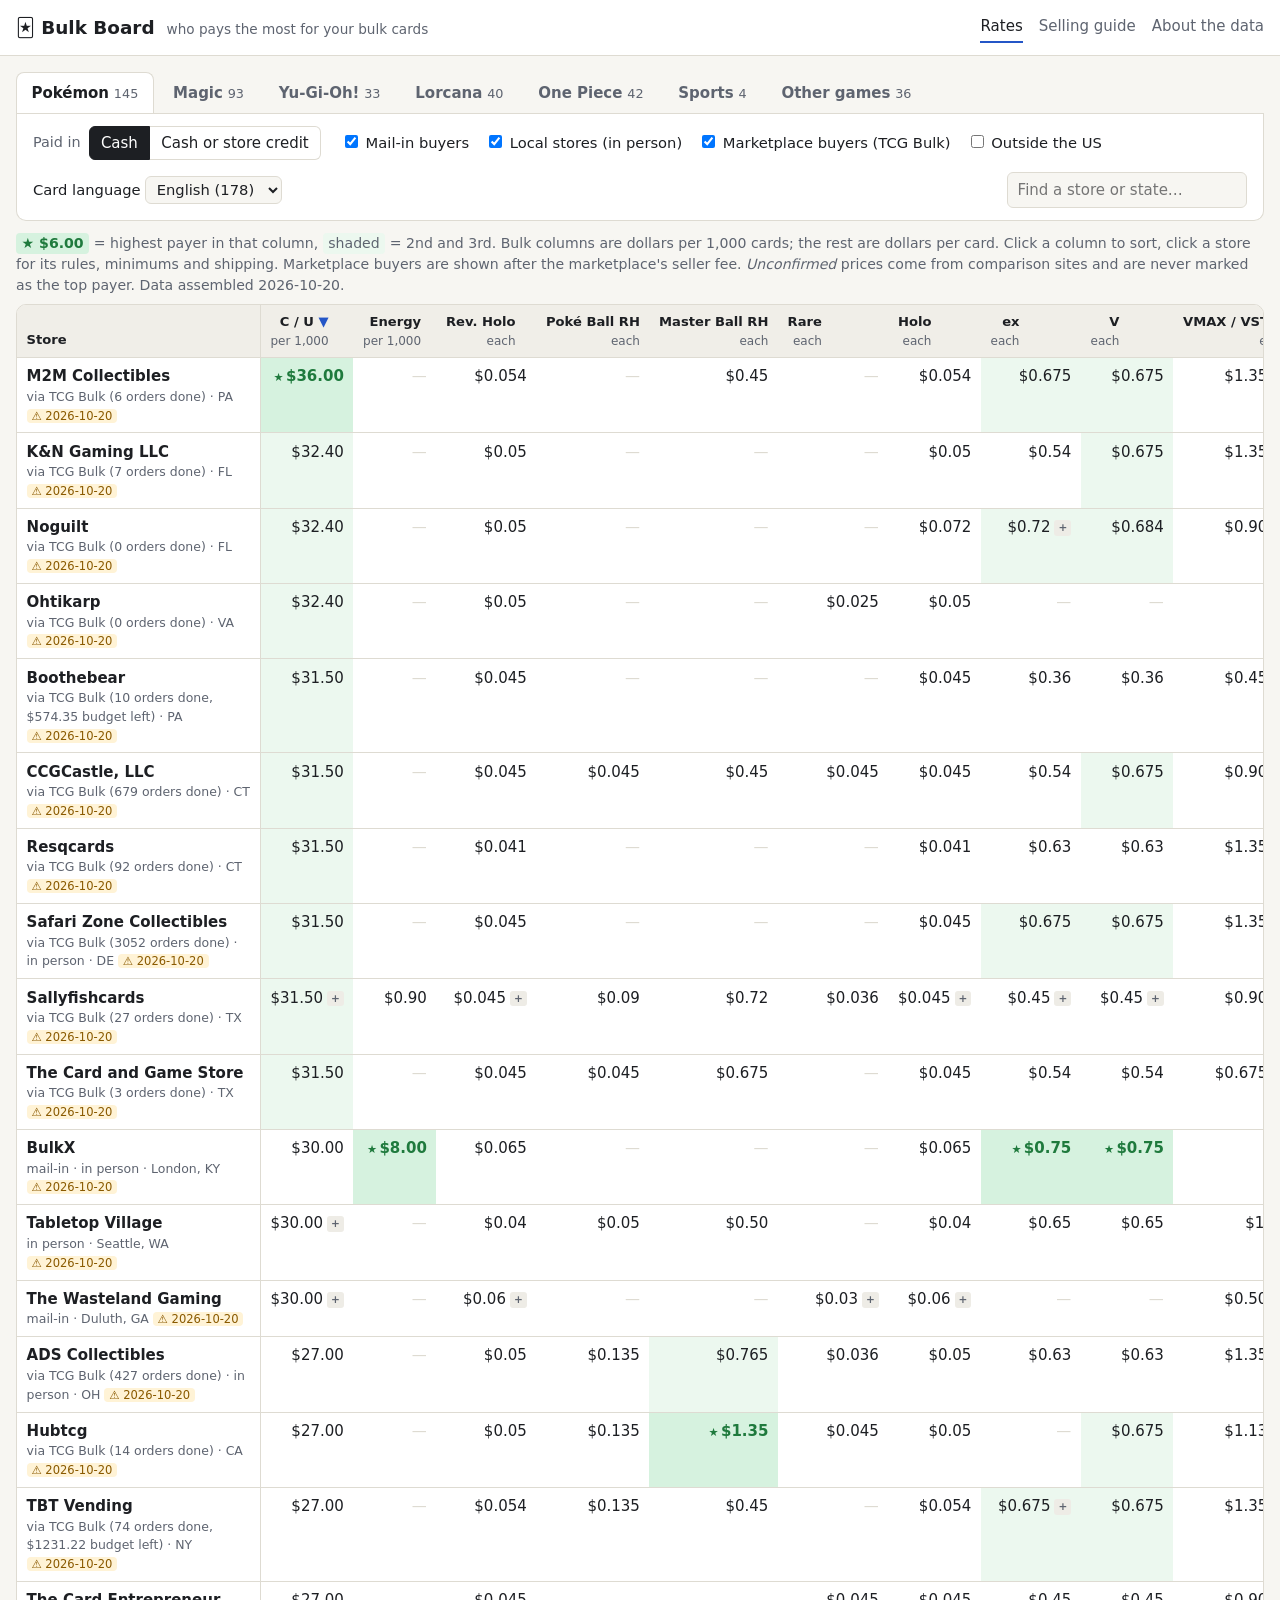
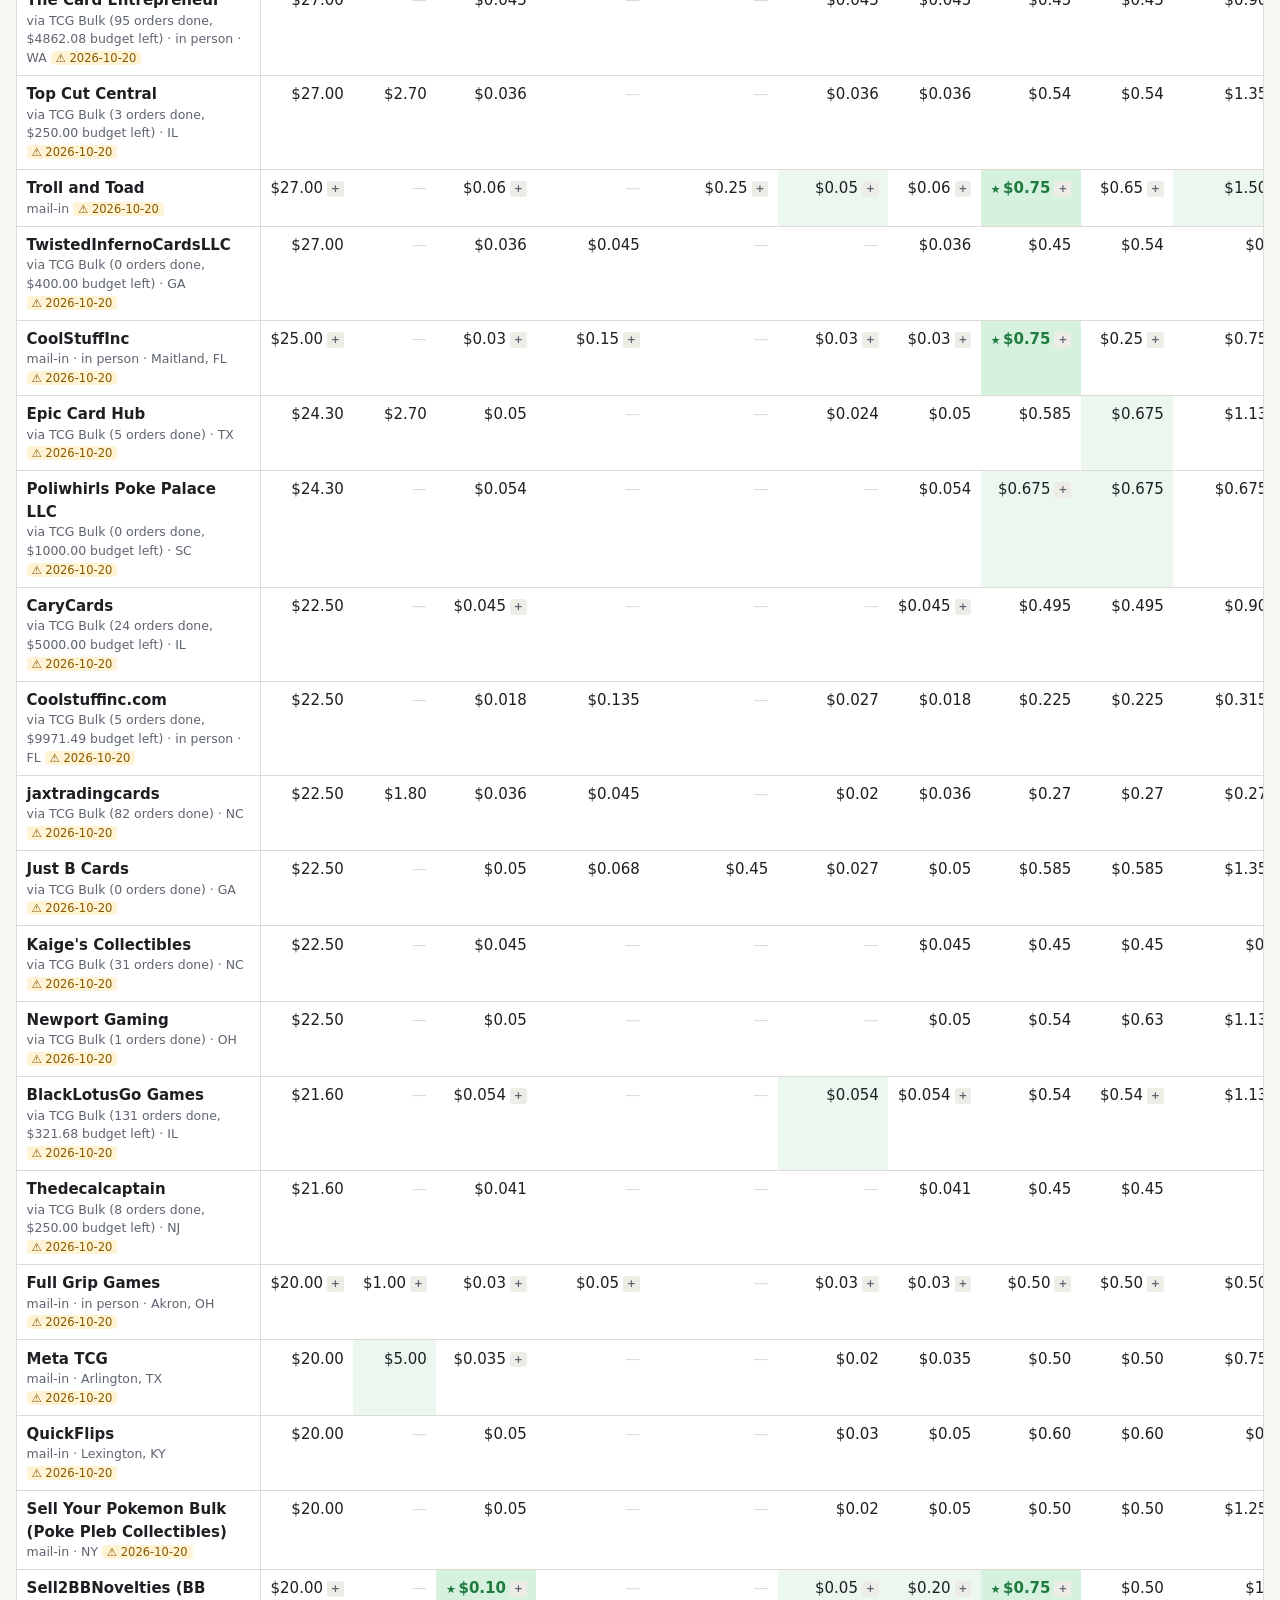
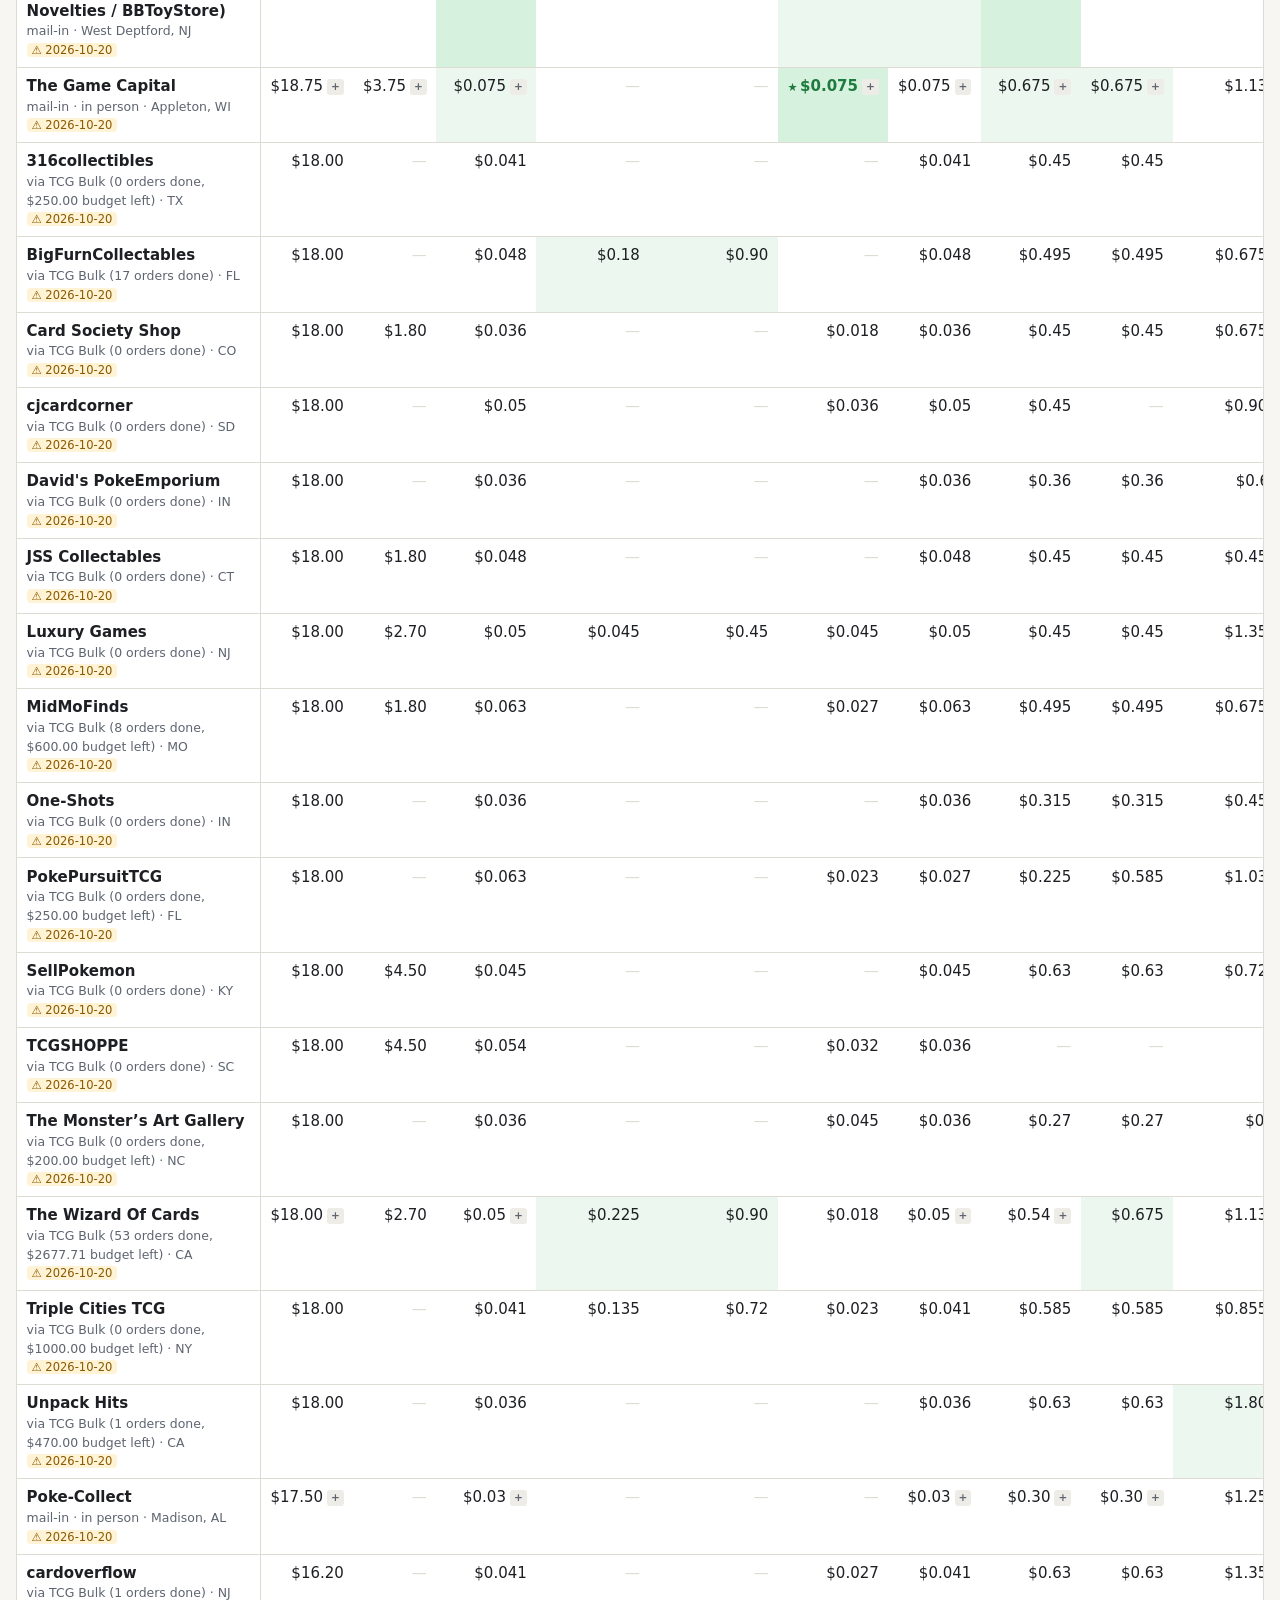
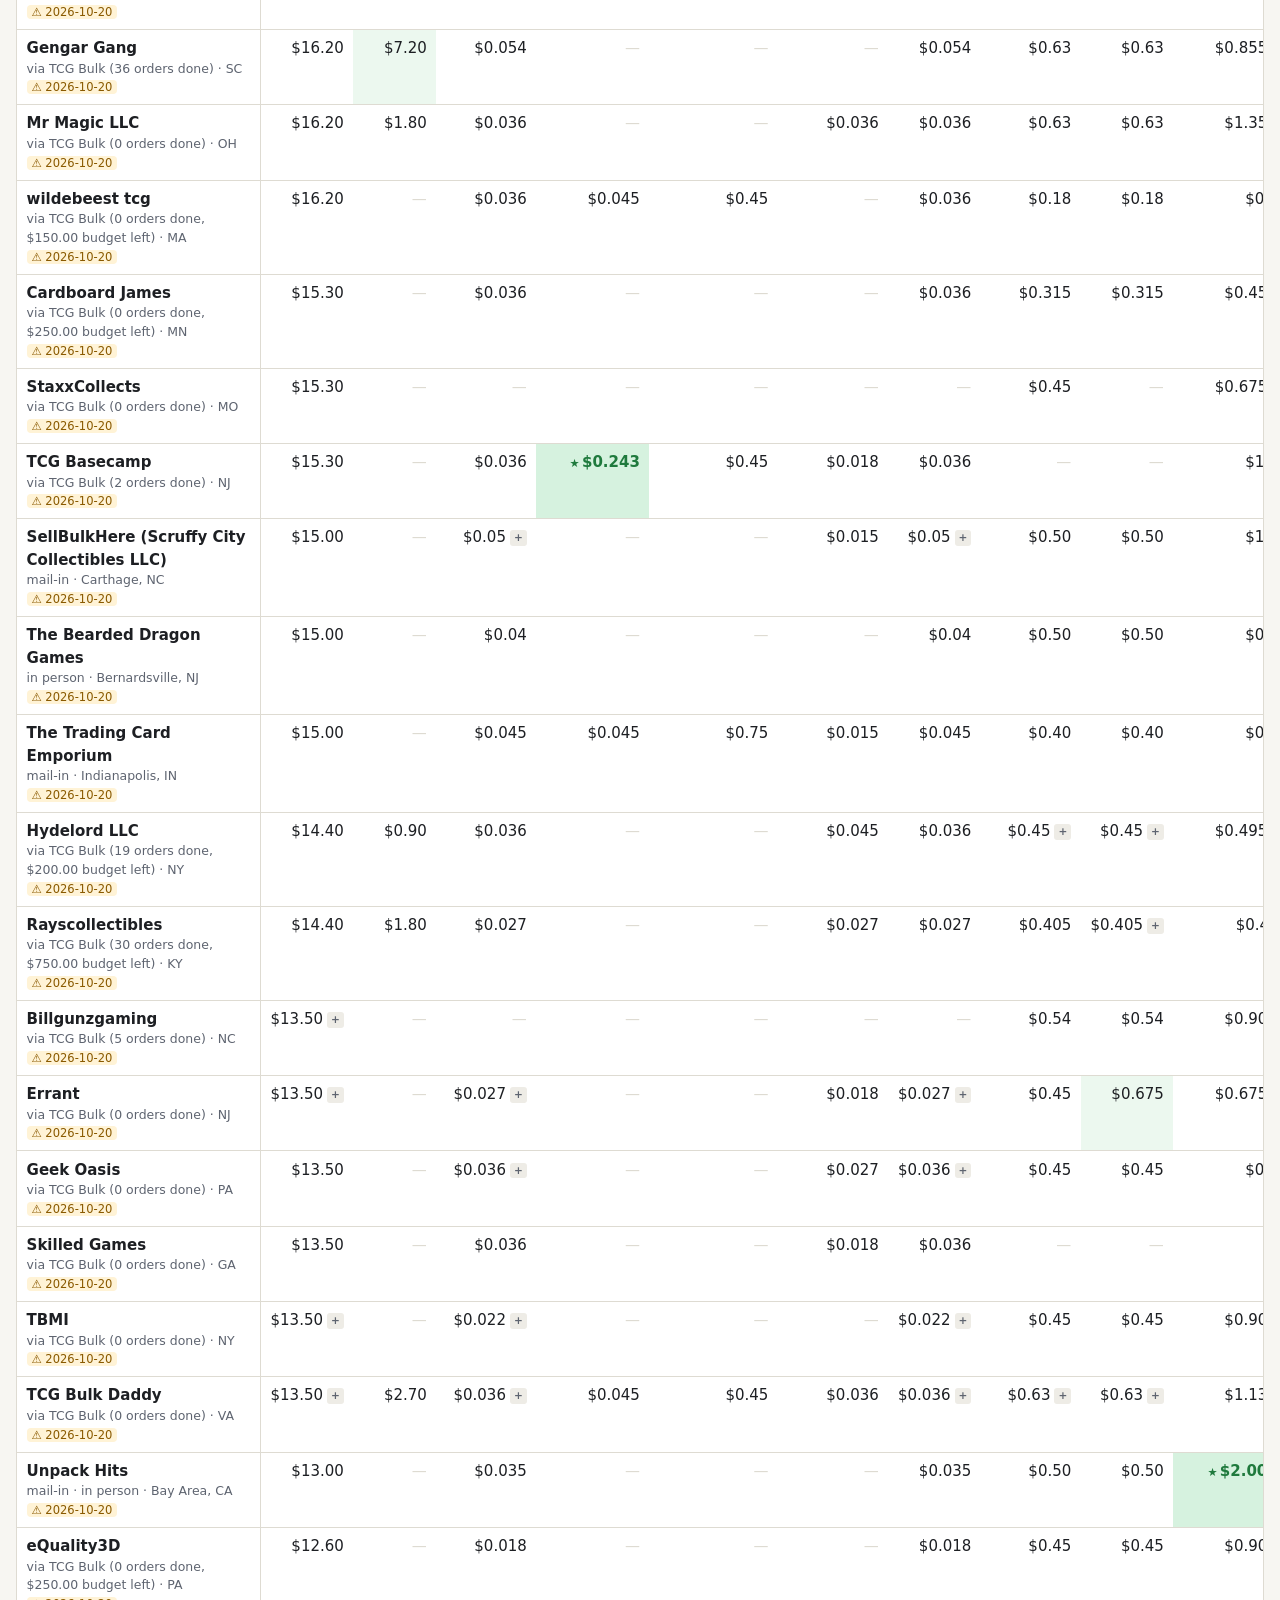
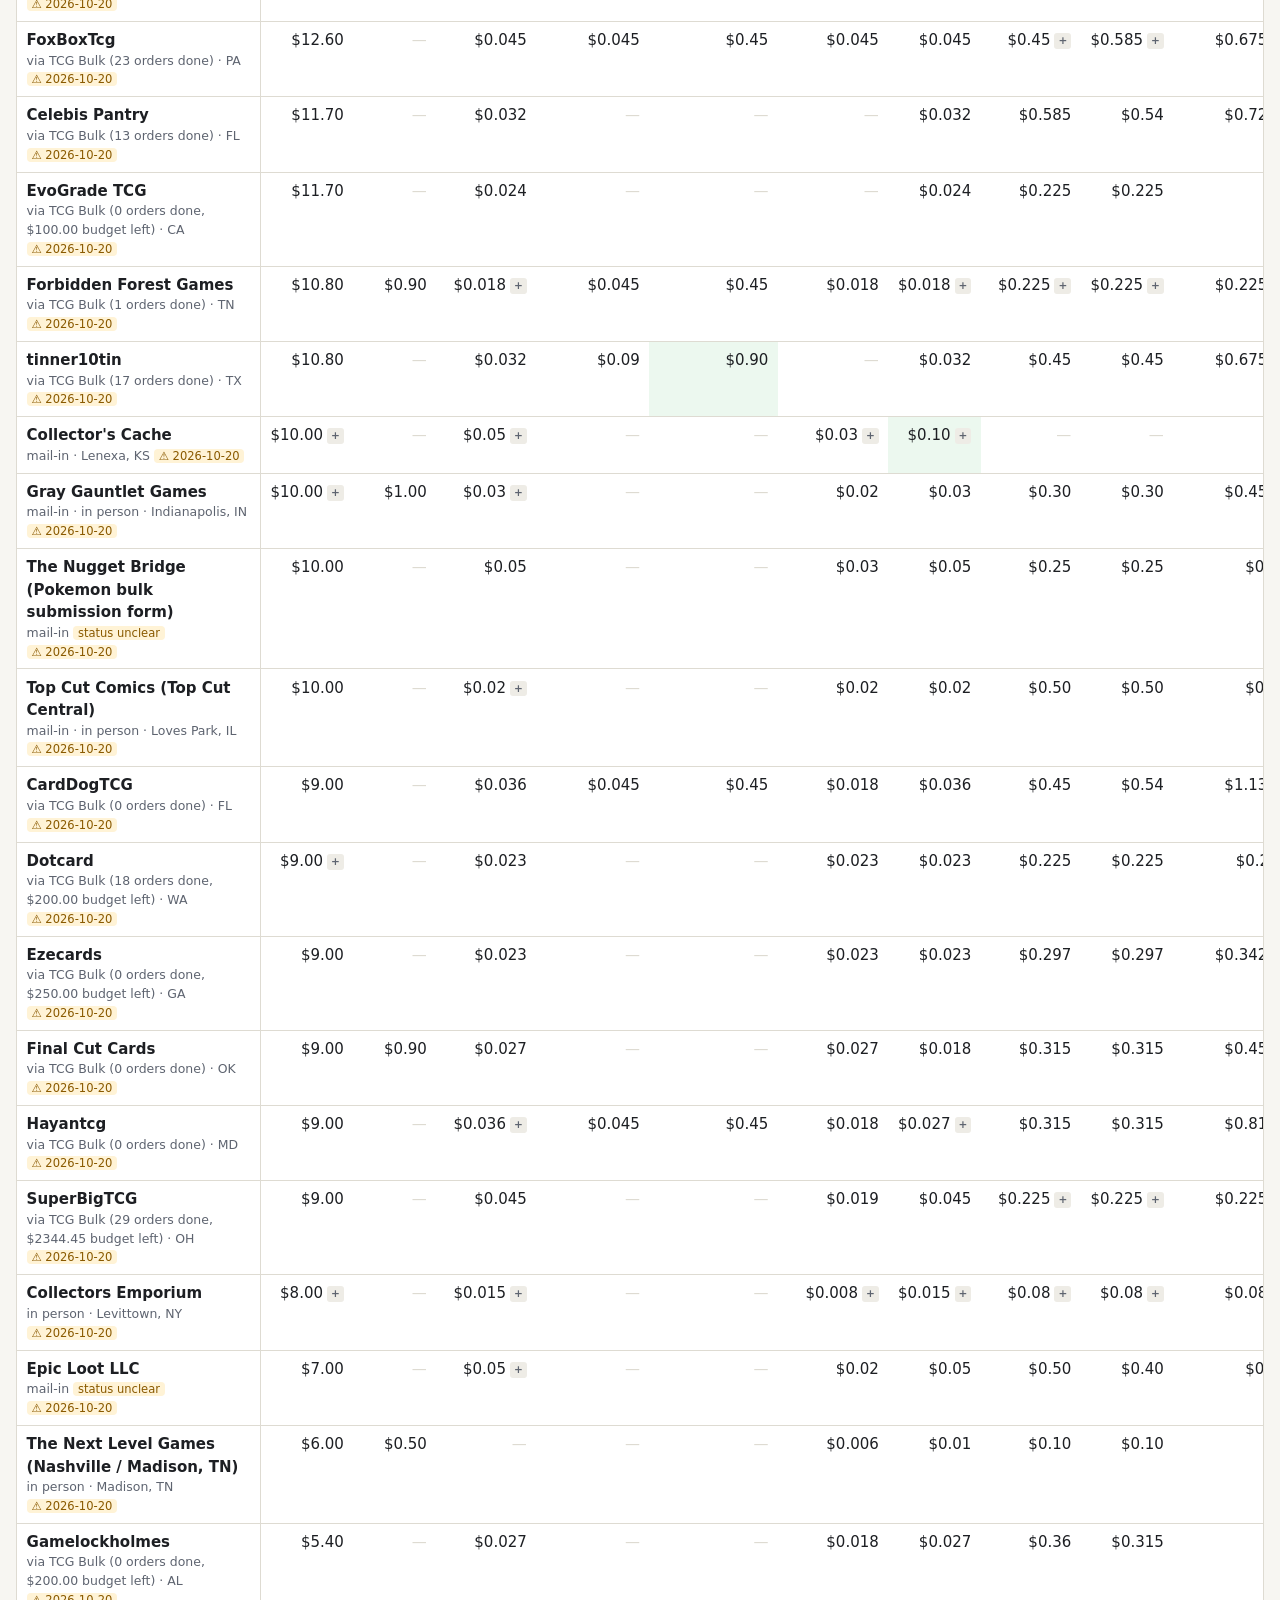
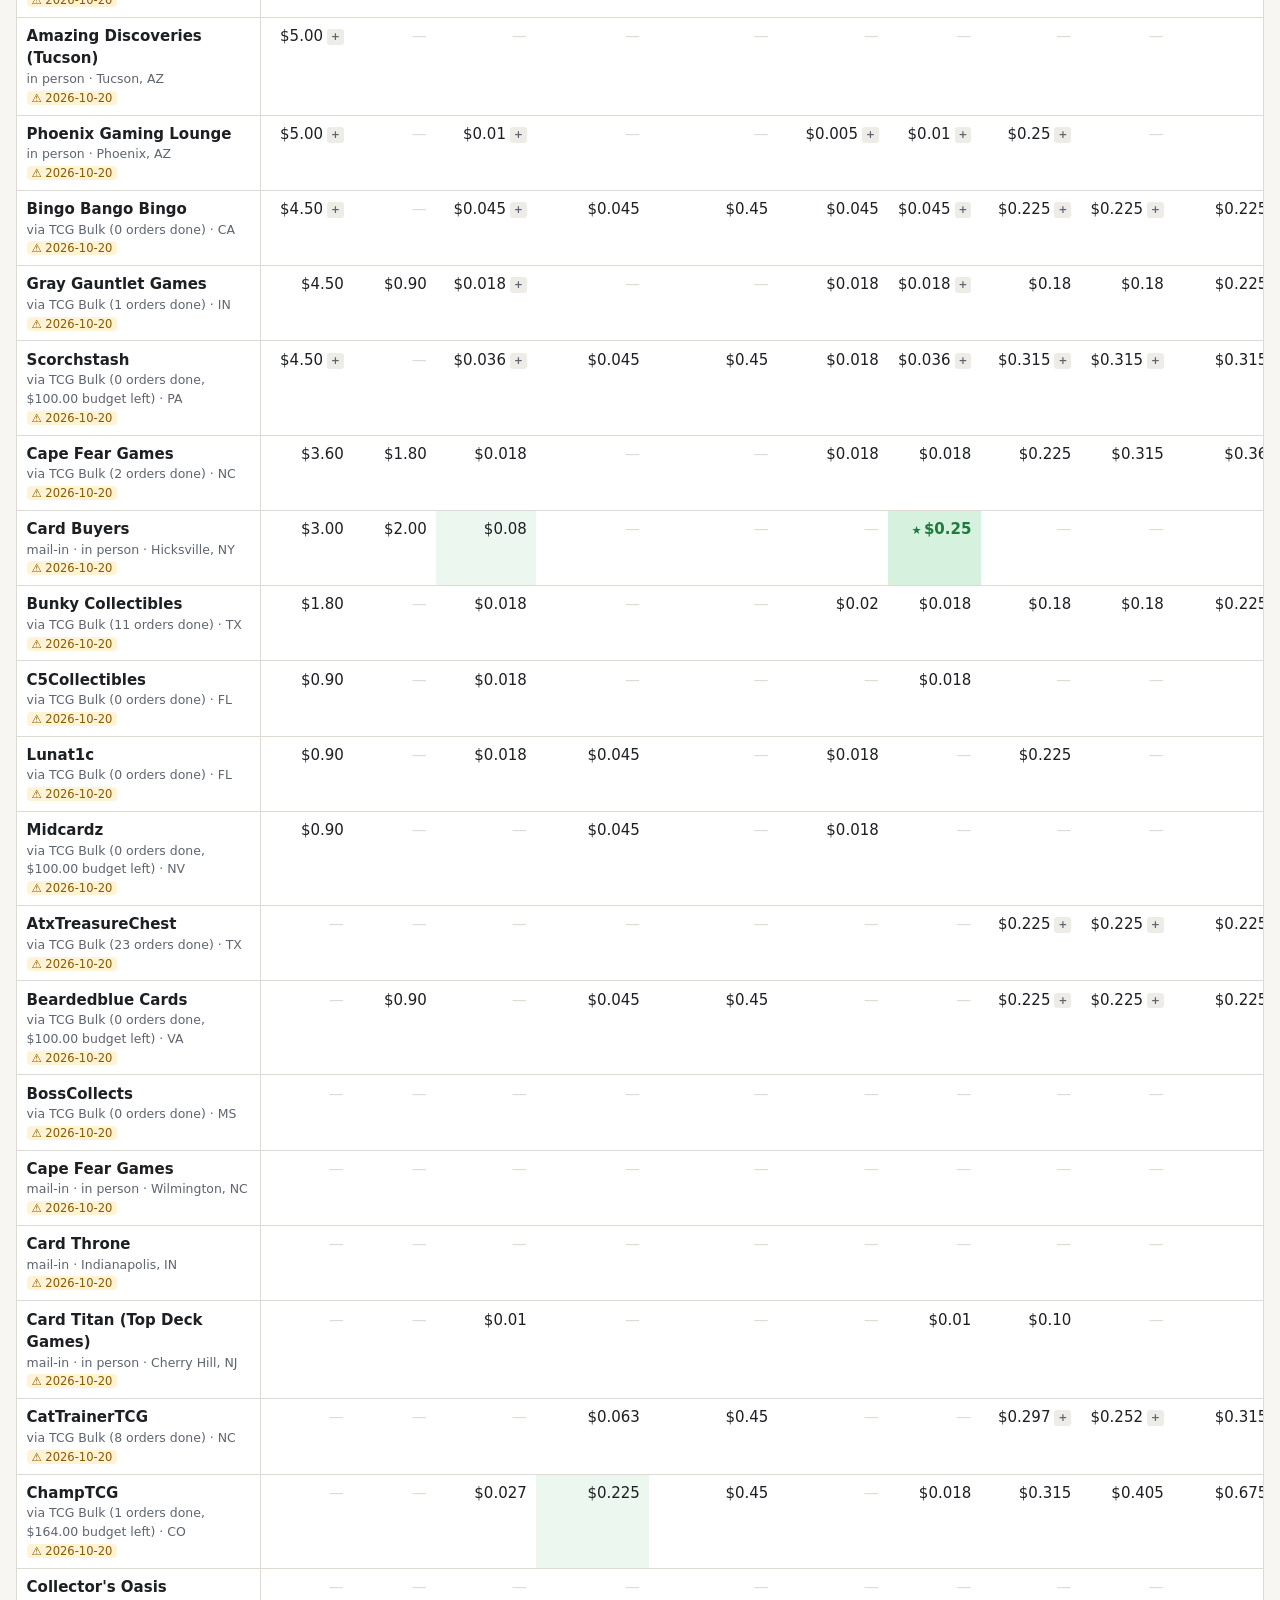
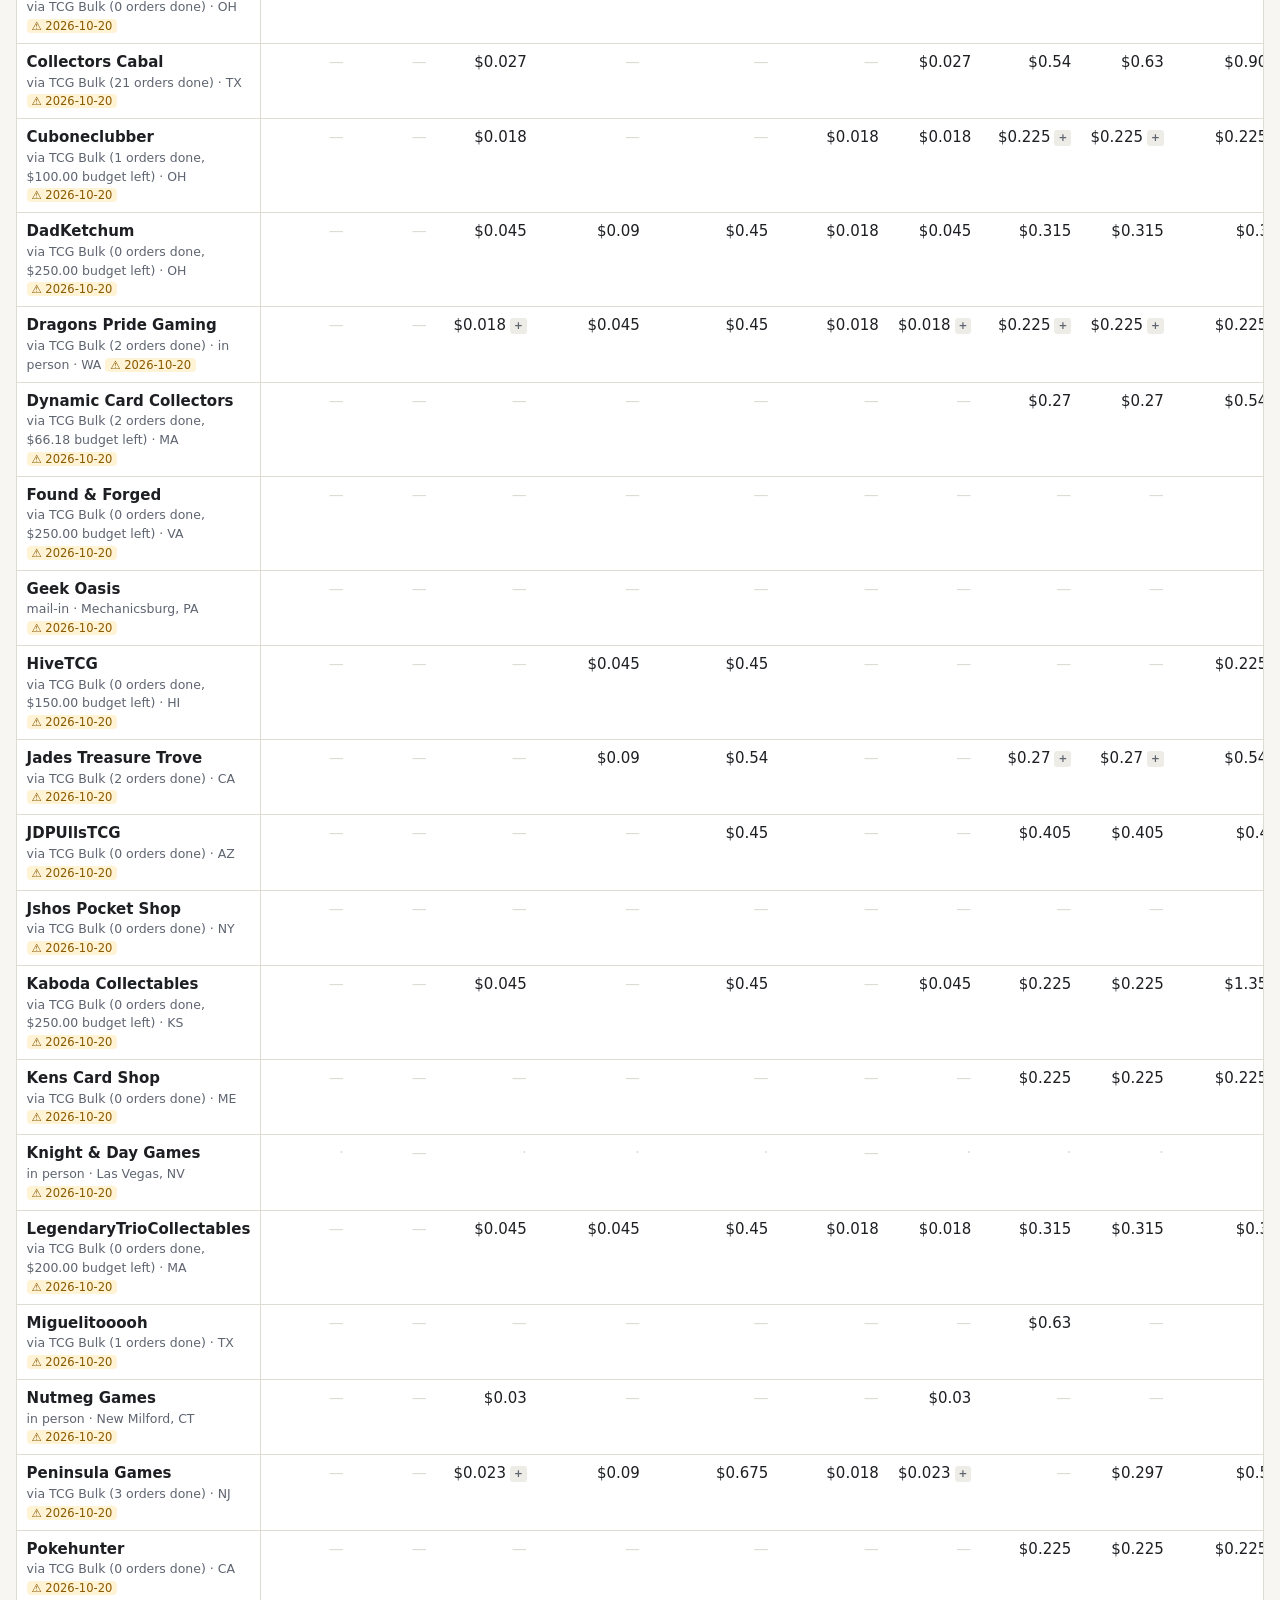
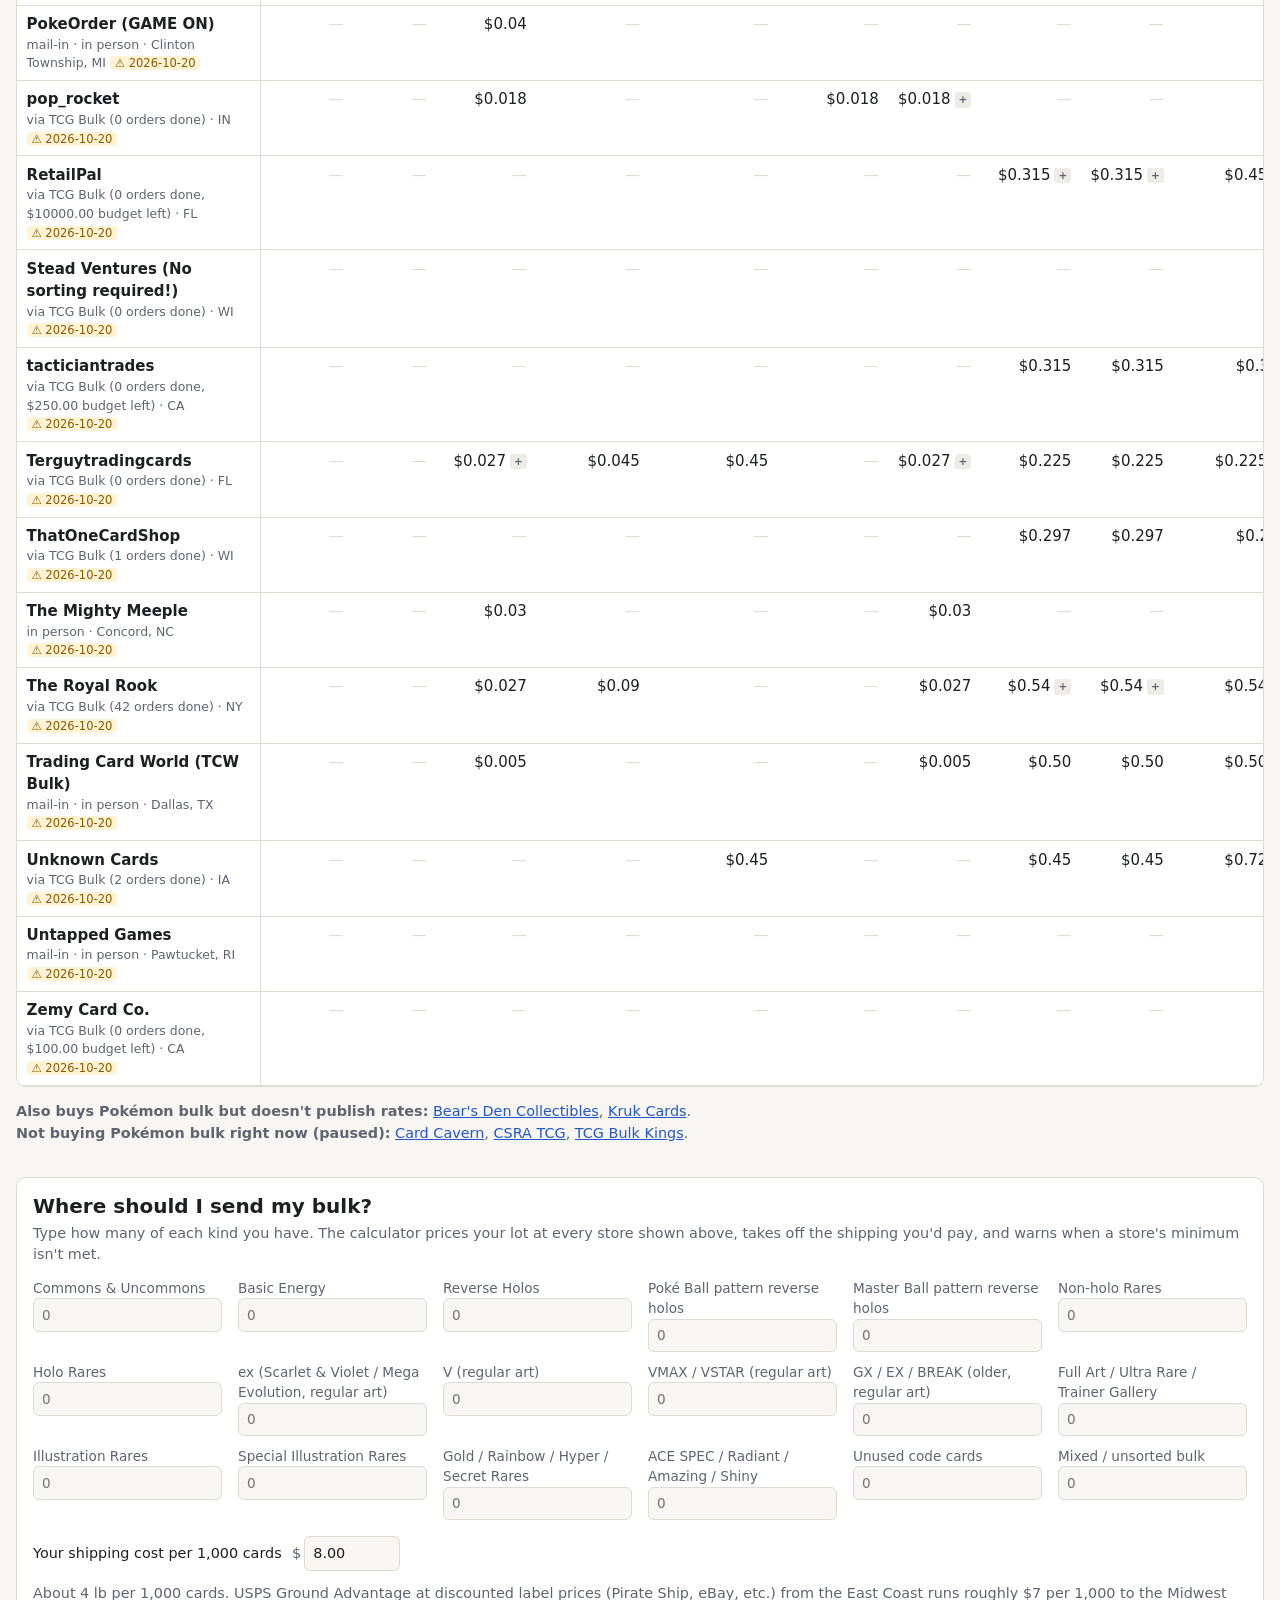
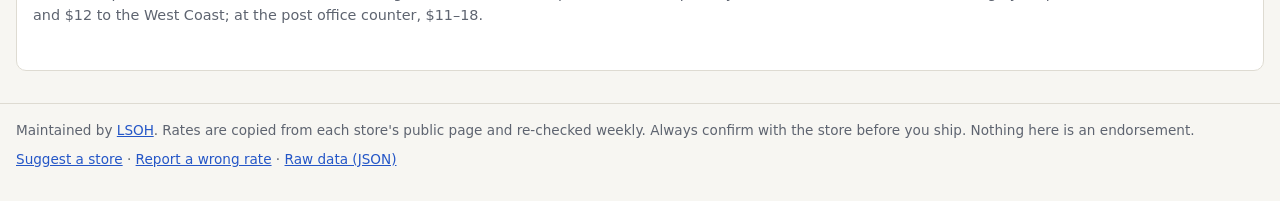
==== index.html @ 14e443c8 "Bulk Board: compare bulk card buy rates across 219 buyers Phase 1 of the TCG arbitrage site: one tab" ====
<!doctype html>
<html lang="en">
<head>
<meta charset="utf-8">
<meta name="viewport" content="width=device-width,initial-scale=1">
<title>Bulk Board</title>
<meta name="description" content="Compare what card shops and bulk buyers pay for bulk Pokémon, Magic: The Gathering, Yu-Gi-Oh!, Lorcana, One Piece and sports cards. Sortable rates, top payers highlighted, and a calculator for where to send your bulk.">
<link rel="icon" href="data:image/svg+xml,<svg xmlns=%22http://www.w3.org/2000/svg%22 viewBox=%220 0 100 100%22><text y=%22.9em%22 font-size=%2290%22>🃏</text></svg>">
<link rel="stylesheet" href="assets/style.css">
</head>
<body>
<header class="top">
  <div class="wrap">
    <a class="brand" href="./">🃏 Bulk Board <small>who pays the most for your bulk cards</small></a>
    <nav class="main">
      <a href="./" class="active">Rates</a>
      <a href="guide.html">Selling guide</a>
      <a href="about.html">About the data</a>
    </nav>
  </div>
</header>

<main class="wrap">
  <nav class="tabs" role="tablist" aria-label="Game" id="tabs"></nav>

  <section class="controls" aria-label="Filters">
    <div class="seg" role="group" aria-label="Payout">
      <span class="seg-label">Paid in</span>
      <button type="button" data-payout="cash" aria-pressed="true">Cash</button>
      <button type="button" data-payout="credit" aria-pressed="false">Cash or store credit</button>
    </div>
    <div class="checks" role="group" aria-label="Which buyers">
      <label><input type="checkbox" id="f-mail" checked> Mail-in buyers</label>
      <label><input type="checkbox" id="f-local" checked> Local stores (in person)</label>
      <label><input type="checkbox" id="f-market" checked> Marketplace buyers (TCG Bulk)</label>
      <label><input type="checkbox" id="f-intl"> Outside the US</label>
    </div>
    <label class="lang">Card language <select id="lang"></select></label>
    <input type="search" id="q" placeholder="Find a store or state…" aria-label="Find a store">
  </section>

  <p class="legend" id="legend"></p>

  <div class="table-wrap" id="table-wrap" tabindex="0" aria-label="Bulk rates table (scrolls sideways)">
    <table class="rates" id="rates"></table>
  </div>
  <p class="empty" id="empty" hidden></p>
  <p class="unpublished" id="unpublished" hidden></p>

  <section class="calc" id="calc" aria-labelledby="calc-h">
    <h2 id="calc-h">Where should I send my bulk?</h2>
    <p class="hint">Type how many of each kind you have. The calculator prices your lot at every store shown above, takes off the shipping you'd pay, and warns when a store's minimum isn't met.</p>
    <div class="calc-grid" id="calc-inputs"></div>
    <div class="calc-ship">
      <label>Your shipping cost per 1,000 cards <span class="dollar">$</span><input type="number" id="ship-per-k" min="0" step="0.25" inputmode="decimal"></label>
      <span class="hint" id="ship-hint"></span>
    </div>
    <div id="calc-out" aria-live="polite"></div>
  </section>
</main>

<footer>
  <div class="wrap">
    <span>Maintained by <a href="https://github.com/holdTheDoorHoid" target="_blank" rel="noopener">LSOH</a>. Rates are copied from each store's public page and re-checked weekly. Always confirm with the store before you ship. Nothing here is an endorsement.</span>
    <span>
      <a href="https://github.com/holdTheDoorHoid/bulk-board/issues/new?template=suggest-store.yml" target="_blank" rel="noopener">Suggest a store</a> ·
      <a href="https://github.com/holdTheDoorHoid/bulk-board/issues/new?template=wrong-rate.yml" target="_blank" rel="noopener">Report a wrong rate</a> ·
      <a href="data/buyers.json">Raw data (JSON)</a>
    </span>
  </div>
</footer>
<script src="assets/app.js"></script>
</body>
</html>
---- assets/style.css ----
:root {
  --bg: #f7f6f2;
  --panel: #ffffff;
  --ink: #1d1f23;
  --muted: #5e6470;
  --line: #dedbd2;
  --accent: #2456c7;
  --best: #1f7a3d;
  --best-bg: #d6f2df;
  --good-bg: #ecf8ef;
  --warn: #8a5a00;
  --warn-bg: #fff3d6;
  --bad: #a3271f;
  --chip: #eeece6;
  --head: #f0eee8;
  color-scheme: light;
}
@media (prefers-color-scheme: dark) {
  :root:not([data-theme="light"]) {
    --bg: #15171a; --panel: #1d2024; --ink: #e9e7e2; --muted: #a2a7b0; --line: #33373d;
    --accent: #7ea6ff; --best: #7fe0a0; --best-bg: #1d4a2c; --good-bg: #1b3324;
    --warn: #ffcf70; --warn-bg: #3d3014; --bad: #ff8a80; --chip: #2a2e33; --head: #23262b;
    color-scheme: dark;
  }
}
:root[data-theme="dark"] {
  --bg: #15171a; --panel: #1d2024; --ink: #e9e7e2; --muted: #a2a7b0; --line: #33373d;
  --accent: #7ea6ff; --best: #7fe0a0; --best-bg: #1d4a2c; --good-bg: #1b3324;
  --warn: #ffcf70; --warn-bg: #3d3014; --bad: #ff8a80; --chip: #2a2e33; --head: #23262b;
  color-scheme: dark;
}

* { box-sizing: border-box; }
html { -webkit-text-size-adjust: 100%; }
body {
  margin: 0; background: var(--bg); color: var(--ink);
  font: 15px/1.5 system-ui, -apple-system, "Segoe UI", Roboto, sans-serif;
}
a { color: var(--accent); }
.wrap { max-width: 1280px; margin: 0 auto; padding: 0 16px; }
h1, h2, h3 { line-height: 1.25; }
h2 { font-size: 1.25rem; margin: 0 0 .25rem; }
.hint { color: var(--muted); font-size: .9rem; margin: .25rem 0 .75rem; }

/* header */
header.top { background: var(--panel); border-bottom: 1px solid var(--line); }
header.top .wrap { display: flex; flex-wrap: wrap; align-items: center; gap: .5rem 1.5rem; padding-top: .75rem; padding-bottom: .75rem; }
.brand { font-weight: 700; font-size: 1.15rem; color: var(--ink); text-decoration: none; }
.brand small { font-weight: 400; color: var(--muted); font-size: .85rem; margin-left: .35rem; }
nav.main { display: flex; gap: 1rem; margin-left: auto; }
nav.main a { color: var(--muted); text-decoration: none; padding: .2rem 0; border-bottom: 2px solid transparent; }
nav.main a.active, nav.main a:hover { color: var(--ink); border-bottom-color: var(--accent); }

/* game tabs */
.tabs { display: flex; gap: .25rem; overflow-x: auto; margin: 1rem 0 0; border-bottom: 1px solid var(--line); scrollbar-width: thin; }
.tabs button {
  appearance: none; border: 1px solid transparent; border-bottom: none; background: none; color: var(--muted);
  padding: .55rem .9rem; font: inherit; font-weight: 600; cursor: pointer; border-radius: 8px 8px 0 0; white-space: nowrap;
}
.tabs button[aria-selected="true"] { background: var(--panel); color: var(--ink); border-color: var(--line); margin-bottom: -1px; }
.tabs button .n { font-weight: 400; color: var(--muted); font-size: .8rem; margin-left: .3rem; }

/* controls */
.controls { display: flex; flex-wrap: wrap; align-items: center; gap: .75rem 1.25rem; background: var(--panel); border: 1px solid var(--line); border-top: none; padding: .75rem 1rem; border-radius: 0 0 10px 10px; }
.seg { display: inline-flex; align-items: center; gap: 0; }
.seg-label { color: var(--muted); font-size: .9rem; margin-right: .5rem; }
.seg button { font: inherit; padding: .3rem .7rem; border: 1px solid var(--line); background: var(--panel); color: var(--ink); cursor: pointer; }
.seg button:first-of-type { border-radius: 6px 0 0 6px; }
.seg button:last-of-type { border-radius: 0 6px 6px 0; border-left: none; }
.seg button[aria-pressed="true"] { background: var(--ink); color: var(--panel); border-color: var(--ink); }
.checks { display: flex; flex-wrap: wrap; gap: .25rem 1rem; font-size: .92rem; }
.checks label { white-space: nowrap; cursor: pointer; }
#q { margin-left: auto; font: inherit; padding: .35rem .6rem; border: 1px solid var(--line); border-radius: 6px; background: var(--bg); color: var(--ink); min-width: 0; width: 15rem; max-width: 100%; }

.legend { color: var(--muted); font-size: .88rem; margin: .75rem 0 .5rem; }
.legend .sw { display: inline-block; padding: 0 .35rem; border-radius: 4px; }
.legend .sw.r1 { background: var(--best-bg); color: var(--best); font-weight: 700; }
.legend .sw.r2 { background: var(--good-bg); }

/* table */
.table-wrap { overflow-x: auto; background: var(--panel); border: 1px solid var(--line); border-radius: 10px; }
.table-wrap:focus { outline: 2px solid var(--accent); outline-offset: 2px; }
table.rates { border-collapse: separate; border-spacing: 0; width: 100%; font-variant-numeric: tabular-nums; }
.rates th, .rates td { padding: .45rem .6rem; border-bottom: 1px solid var(--line); text-align: right; white-space: nowrap; vertical-align: top; }
.rates thead th { position: sticky; top: 0; background: var(--head); z-index: 2; font-size: .82rem; font-weight: 600; vertical-align: bottom; }
.rates thead th button { all: unset; cursor: pointer; display: block; text-align: right; }
.rates thead th button:focus-visible { outline: 2px solid var(--accent); }
.rates thead th .u { display: block; font-weight: 400; color: var(--muted); font-size: .75rem; }
.rates thead th .arrow { color: var(--accent); }
.rates th.store, .rates td.store { text-align: left; position: sticky; left: 0; background: var(--panel); z-index: 1; min-width: 13rem; max-width: 18rem; white-space: normal; border-right: 1px solid var(--line); }
.rates thead th.store { background: var(--head); z-index: 3; }
.rates tbody tr.row { cursor: pointer; }
.rates tbody tr.row:hover td { background-image: linear-gradient(rgba(127,127,127,.06), rgba(127,127,127,.06)); }
.rates tbody tr.row:focus-visible { outline: 2px solid var(--accent); outline-offset: -2px; }
.store .nm { font-weight: 600; }
.store .meta { display: block; color: var(--muted); font-size: .78rem; }
.fresh { font-size: .72rem; padding: 0 .3rem; border-radius: 4px; background: var(--chip); color: var(--muted); white-space: nowrap; }
.fresh.changed, .fresh.old { background: var(--warn-bg); color: var(--warn); }
.fresh.err { background: var(--warn-bg); color: var(--bad); }

td.v { color: var(--ink); }
td.v.none { color: var(--line); }
td.v.r1 { background: var(--best-bg); color: var(--best); font-weight: 700; }
td.v.r2, td.v.r3 { background: var(--good-bg); }
td.v.sh { color: var(--muted); font-style: italic; }
.lang { font-size: .92rem; white-space: nowrap; }
.lang select { font: inherit; padding: .2rem .4rem; border: 1px solid var(--line); border-radius: 6px; background: var(--bg); color: var(--ink); }
td.v .star { font-size: .75em; margin-right: .15rem; }
td.v .tag { display: inline-block; font-size: .66rem; font-weight: 600; padding: 0 .25rem; border-radius: 3px; background: var(--chip); color: var(--muted); margin-left: .25rem; vertical-align: 1px; }
td.v .fx { display: block; font-size: .72rem; color: var(--muted); font-weight: 400; }

tr.detail td { background: var(--bg); text-align: left; white-space: normal; padding: 1rem; }
.detail-grid { display: grid; grid-template-columns: repeat(auto-fit, minmax(16rem, 1fr)); gap: .5rem 1.5rem; max-width: 70rem; }
.detail-grid dt { font-size: .78rem; color: var(--muted); text-transform: uppercase; letter-spacing: .03em; }
.detail-grid dd { margin: 0 0 .5rem; }
.raw { margin-top: .75rem; border-collapse: collapse; font-size: .9rem; }
.raw th, .raw td { text-align: left; padding: .2rem .75rem .2rem 0; border-bottom: 1px solid var(--line); white-space: normal; position: static; background: none; }
.raw th { color: var(--muted); font-weight: 600; font-size: .8rem; }

.empty, .unpublished { color: var(--muted); font-size: .9rem; }

/* calculator */
.calc { margin: 2rem 0; background: var(--panel); border: 1px solid var(--line); border-radius: 10px; padding: 1rem; }
.calc-grid { display: grid; grid-template-columns: repeat(auto-fill, minmax(11rem, 1fr)); gap: .6rem 1rem; }
.calc-grid label { display: flex; flex-direction: column; font-size: .85rem; color: var(--muted); }
.calc-grid input, .calc-ship input { font: inherit; padding: .35rem .5rem; border: 1px solid var(--line); border-radius: 6px; background: var(--bg); color: var(--ink); width: 100%; }
.calc-ship { margin: 1rem 0; display: flex; flex-wrap: wrap; align-items: center; gap: .5rem 1rem; }
.calc-ship label { font-size: .9rem; }
.calc-ship input { width: 6rem; display: inline-block; margin-left: .2rem; }
.dollar { color: var(--muted); margin-left: .35rem; }
.calc-summary { padding: .75rem 1rem; border-radius: 8px; background: var(--best-bg); color: var(--ink); margin-bottom: .75rem; }
.calc-summary b { color: var(--best); }
table.calc-t { border-collapse: collapse; width: 100%; font-variant-numeric: tabular-nums; font-size: .92rem; }
.calc-wrap { overflow-x: auto; }
.calc-t th, .calc-t td { text-align: right; padding: .35rem .5rem; border-bottom: 1px solid var(--line); }
.calc-t th:first-child, .calc-t td:first-child { text-align: left; }
.calc-t td.warn { color: var(--warn); text-align: left; font-size: .85rem; }
.calc-t tr.top td { font-weight: 700; }

/* prose pages */
.prose { max-width: 48rem; margin: 1.5rem auto 3rem; background: var(--panel); border: 1px solid var(--line); border-radius: 10px; padding: 1.25rem 1.5rem; }
.prose h1 { margin-top: 0; }
.prose table { border-collapse: collapse; font-size: .92rem; margin: .5rem 0 1rem; }
.prose th, .prose td { border-bottom: 1px solid var(--line); padding: .3rem .6rem; text-align: left; }
.prose td.n, .prose th.n { text-align: right; font-variant-numeric: tabular-nums; }
.callout { background: var(--warn-bg); border-radius: 8px; padding: .6rem .9rem; }

footer { border-top: 1px solid var(--line); margin-top: 2rem; padding: 1rem 0 2rem; color: var(--muted); font-size: .85rem; }
footer .wrap { display: flex; flex-wrap: wrap; gap: .5rem 2rem; justify-content: space-between; }

@media (max-width: 640px) {
  nav.main { margin-left: 0; }
  #q { margin-left: 0; width: 100%; }
  .rates th.store, .rates td.store { min-width: 9.5rem; max-width: 11rem; }
  .brand small { display: block; margin-left: 0; }
}
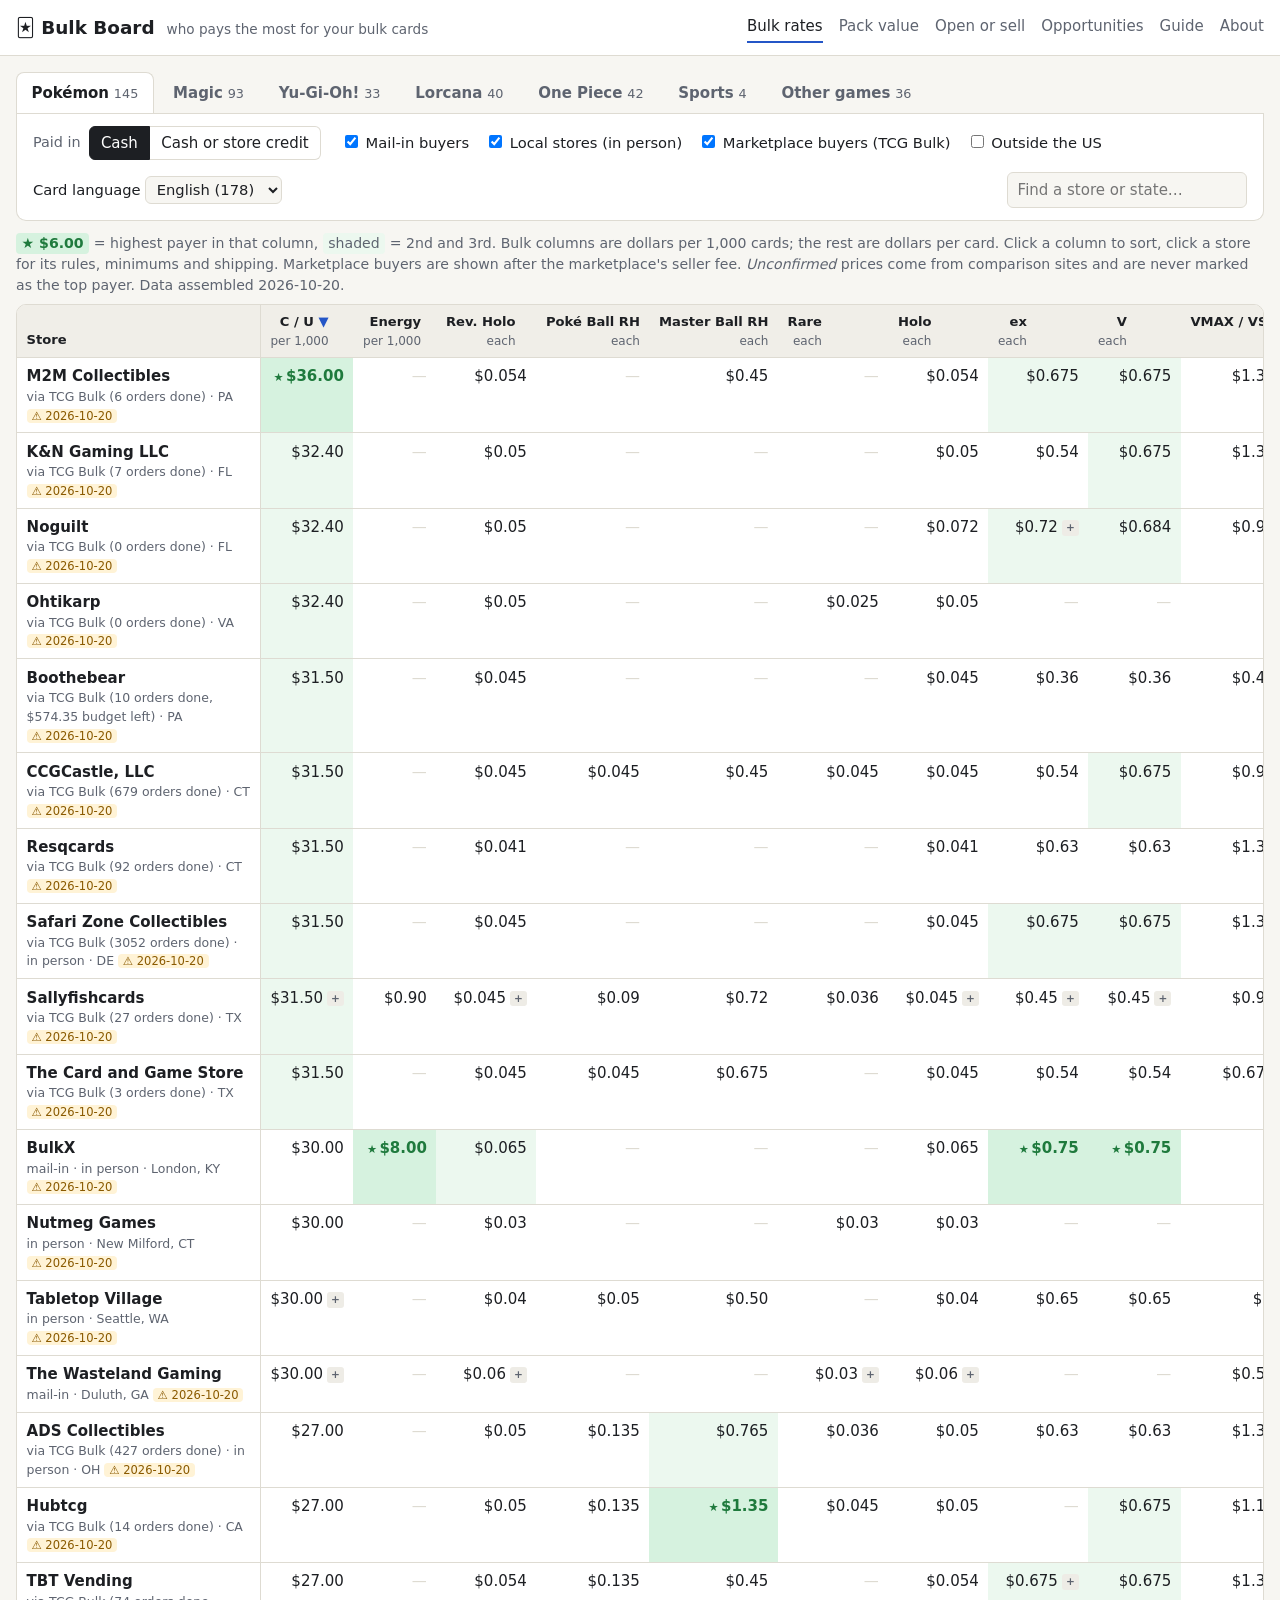
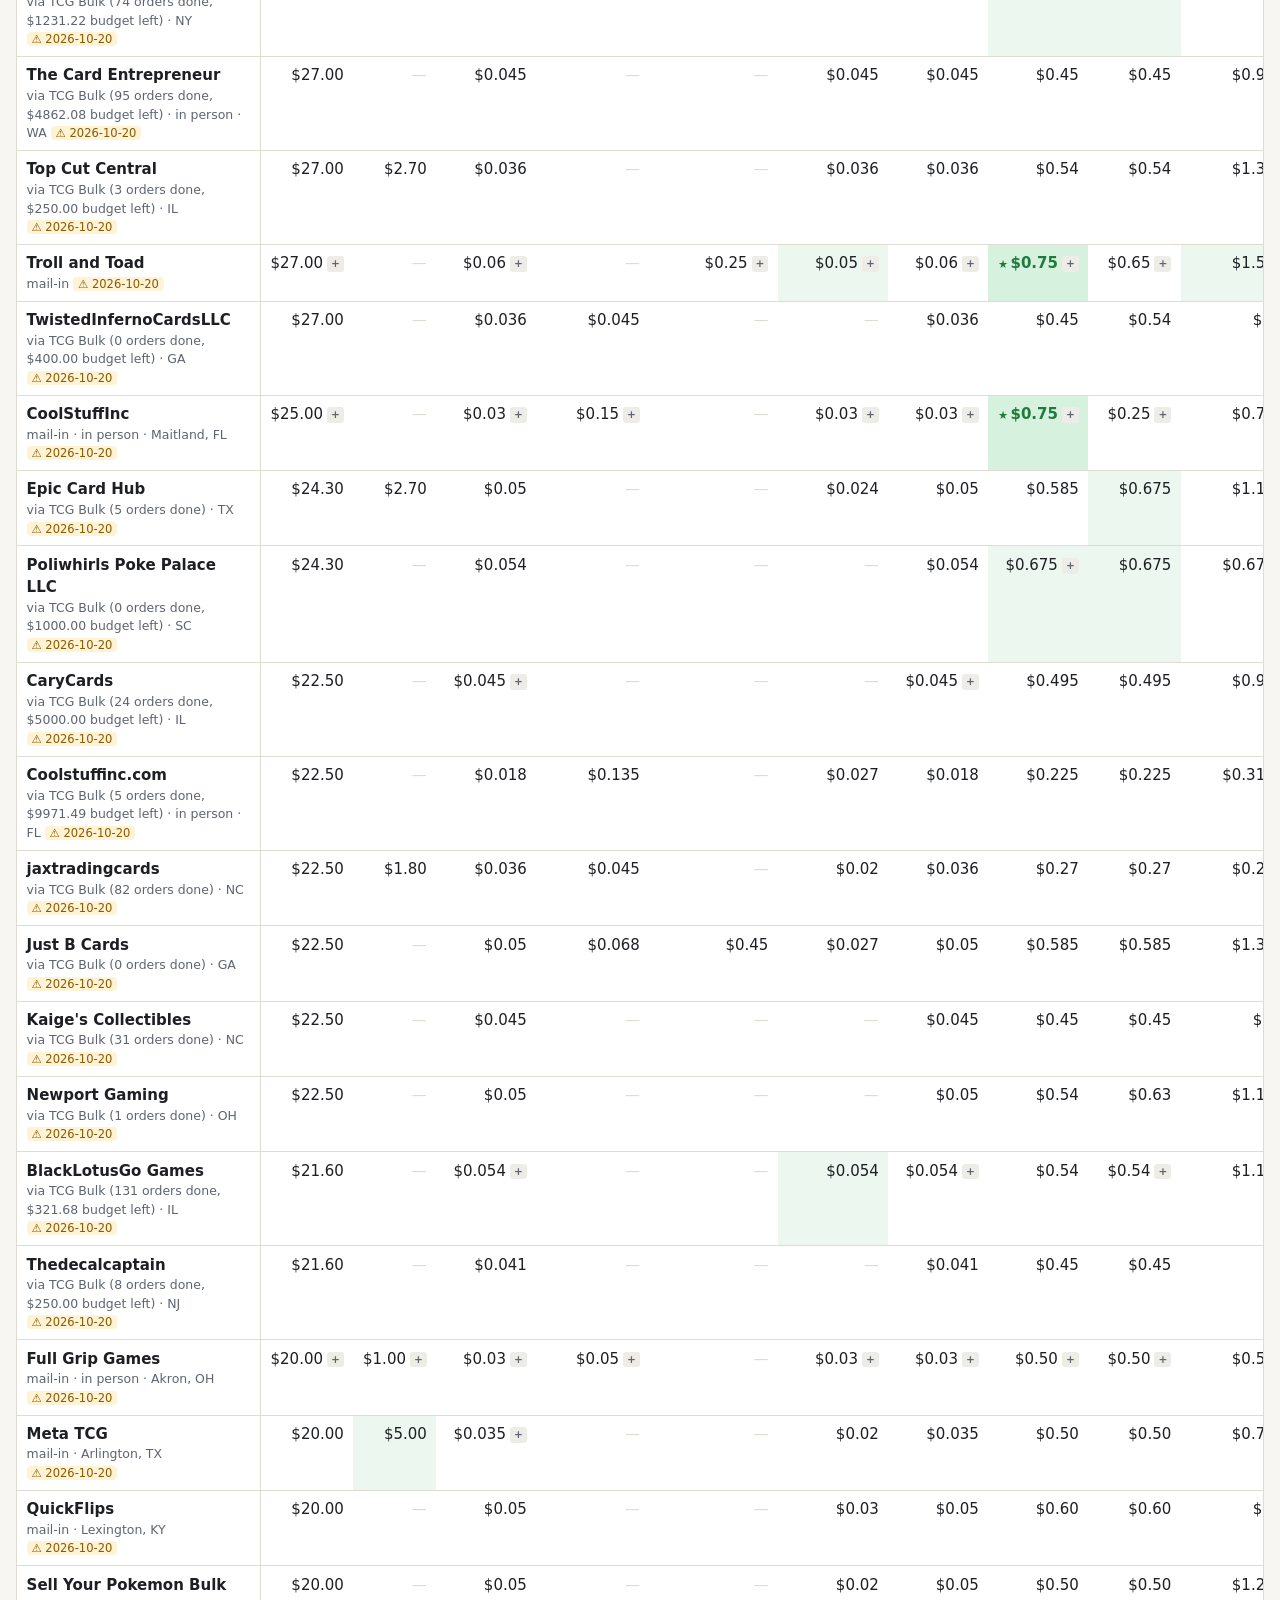
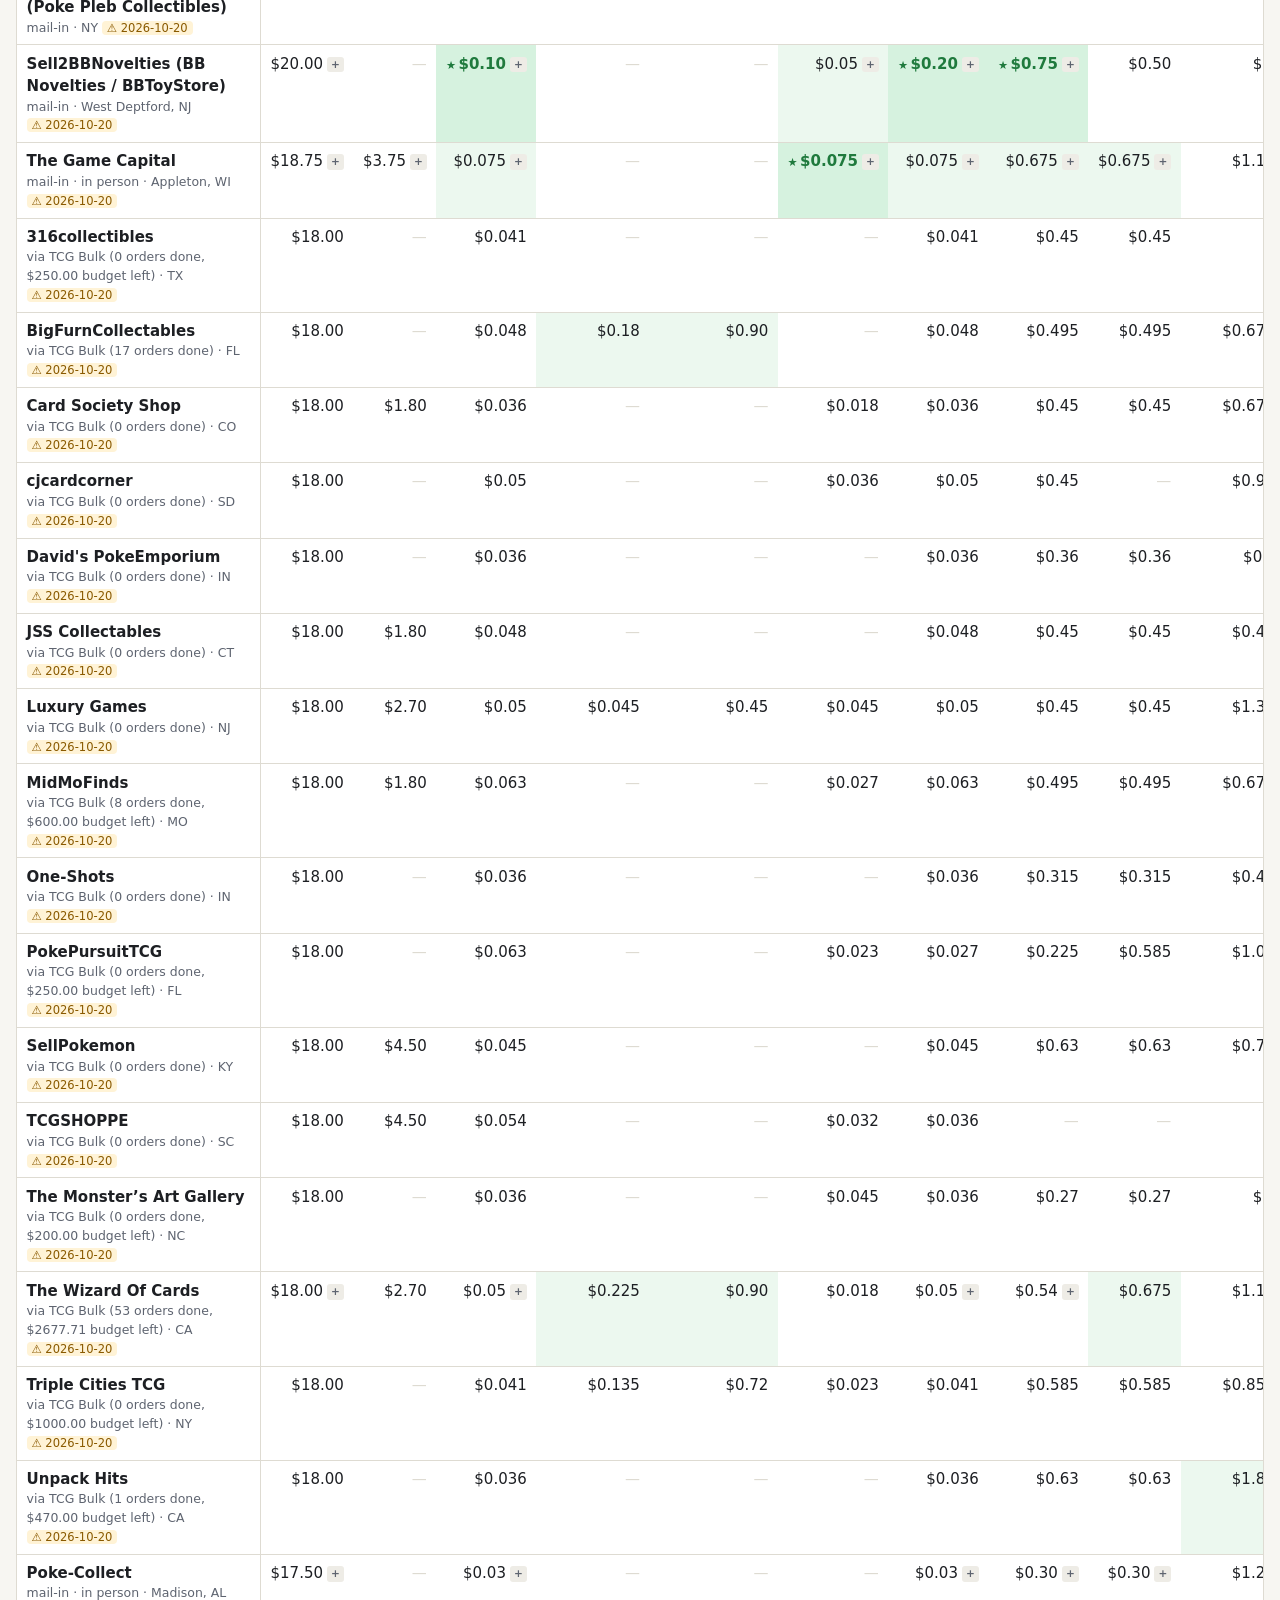
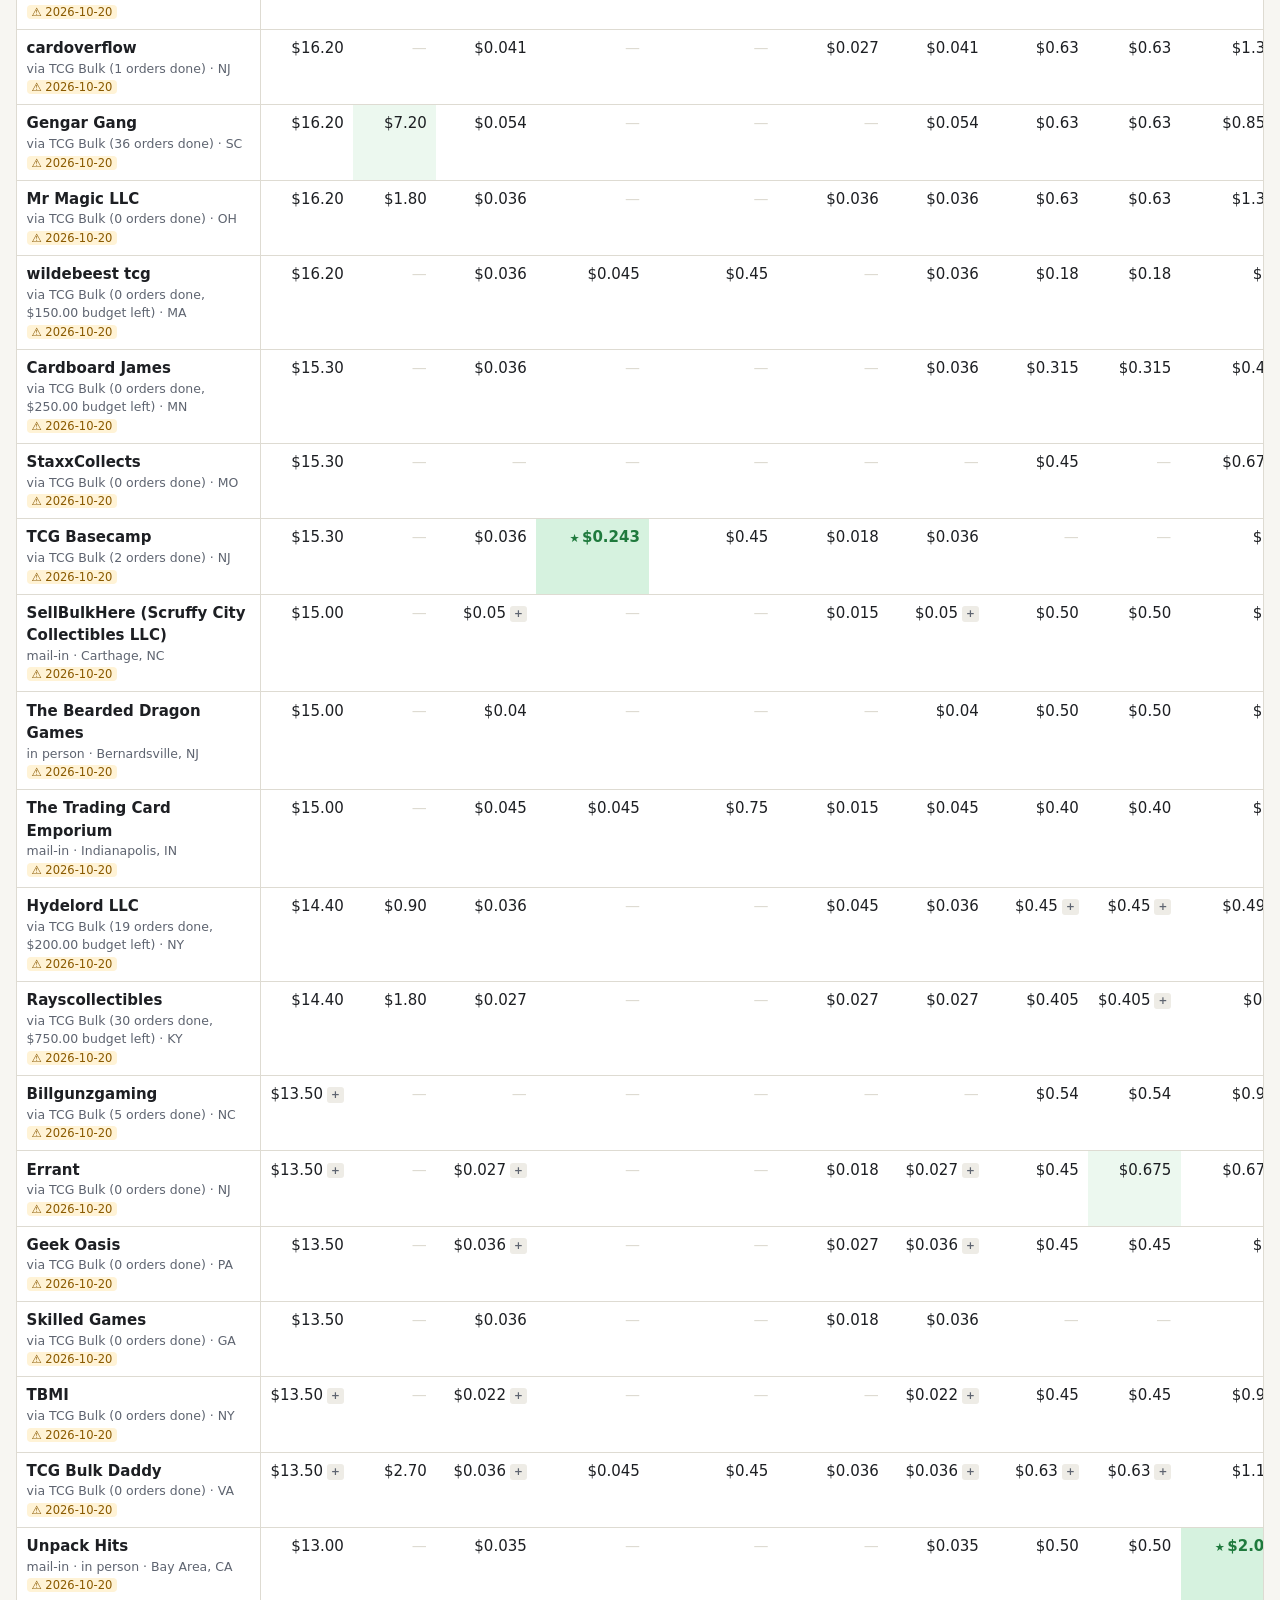
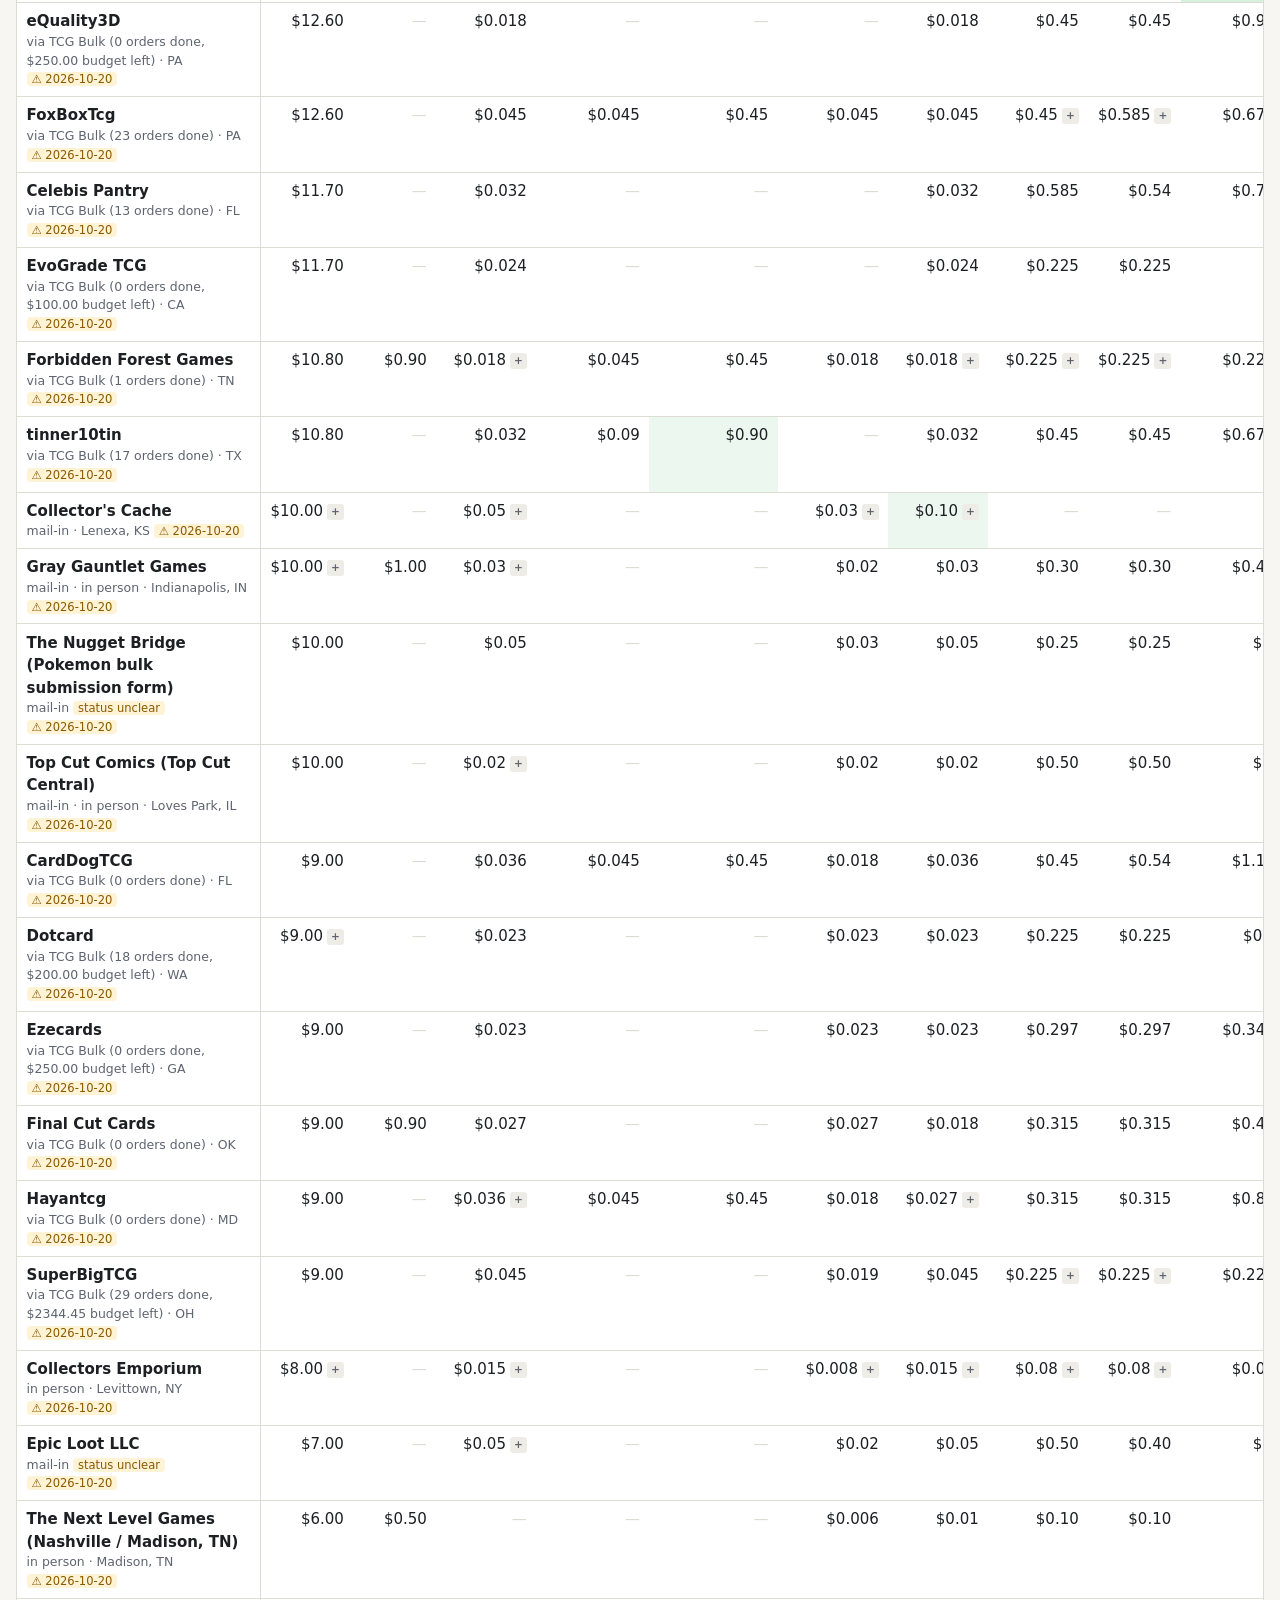
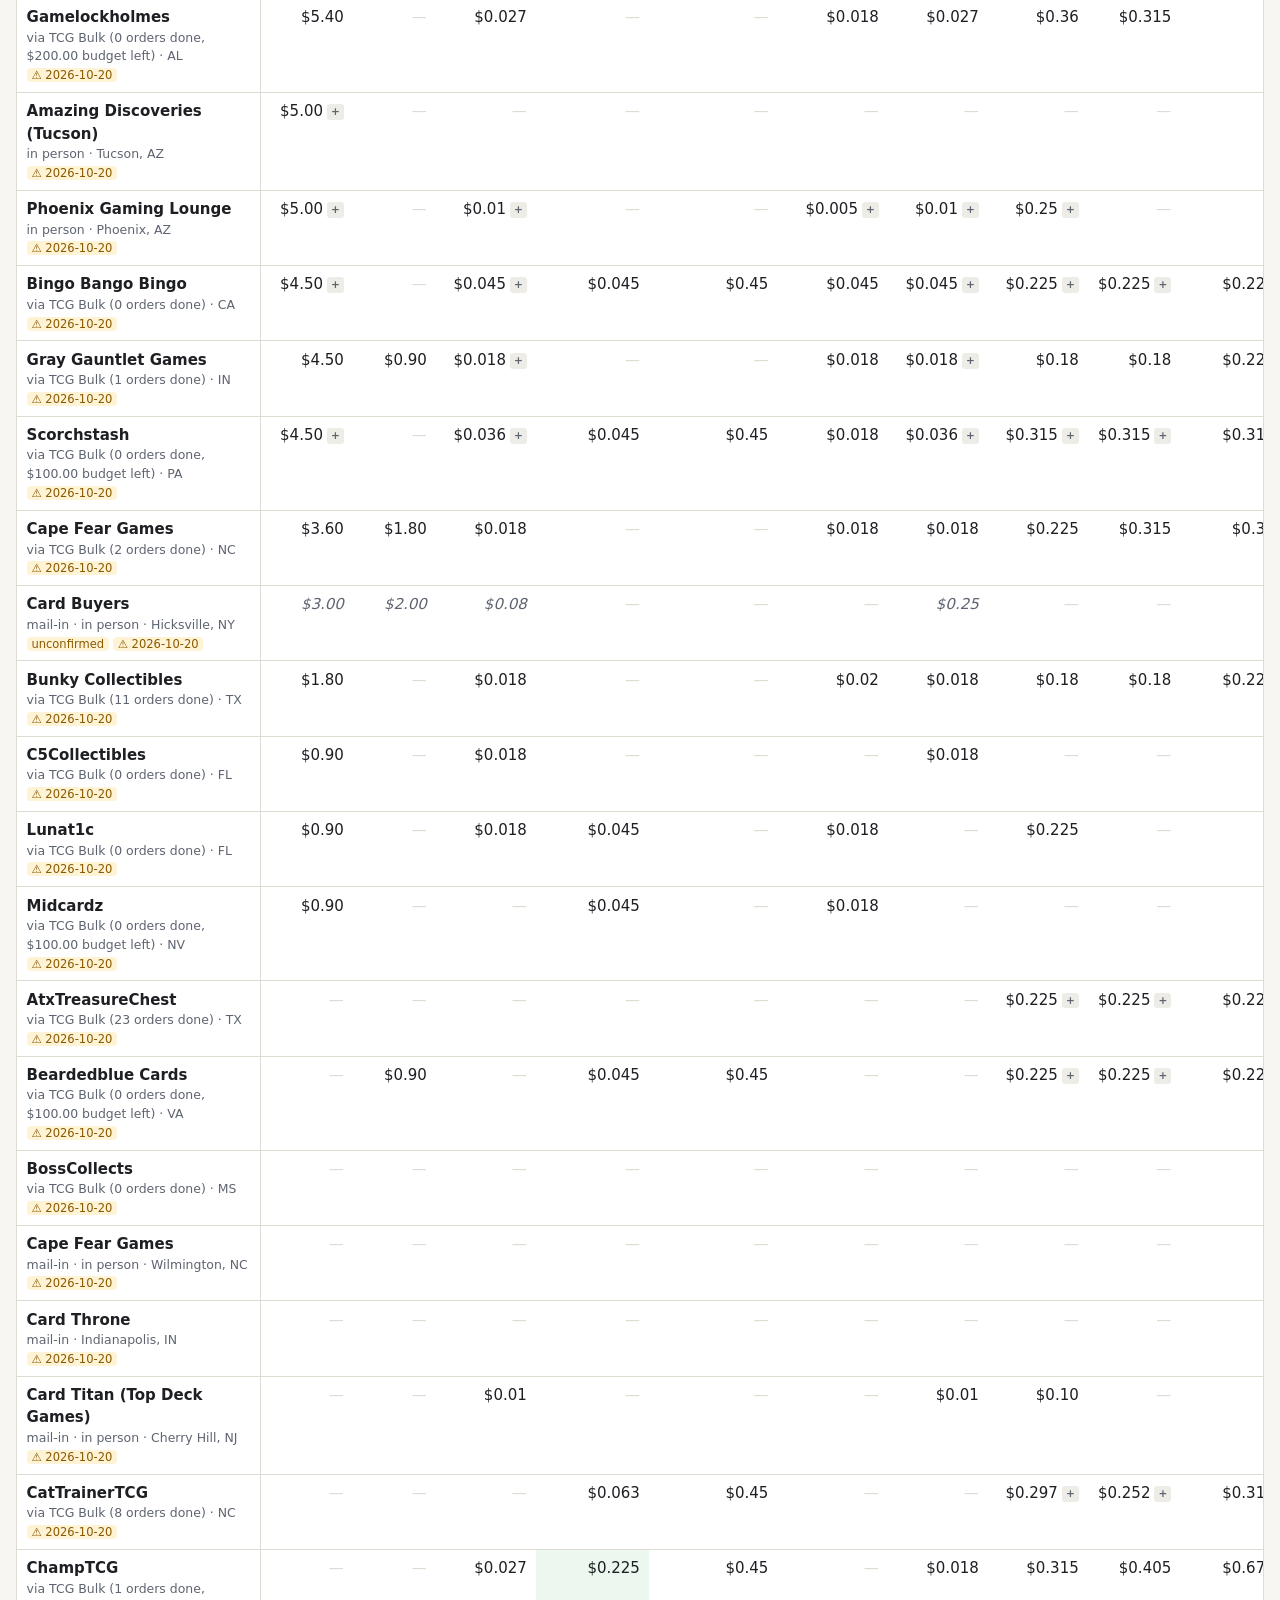
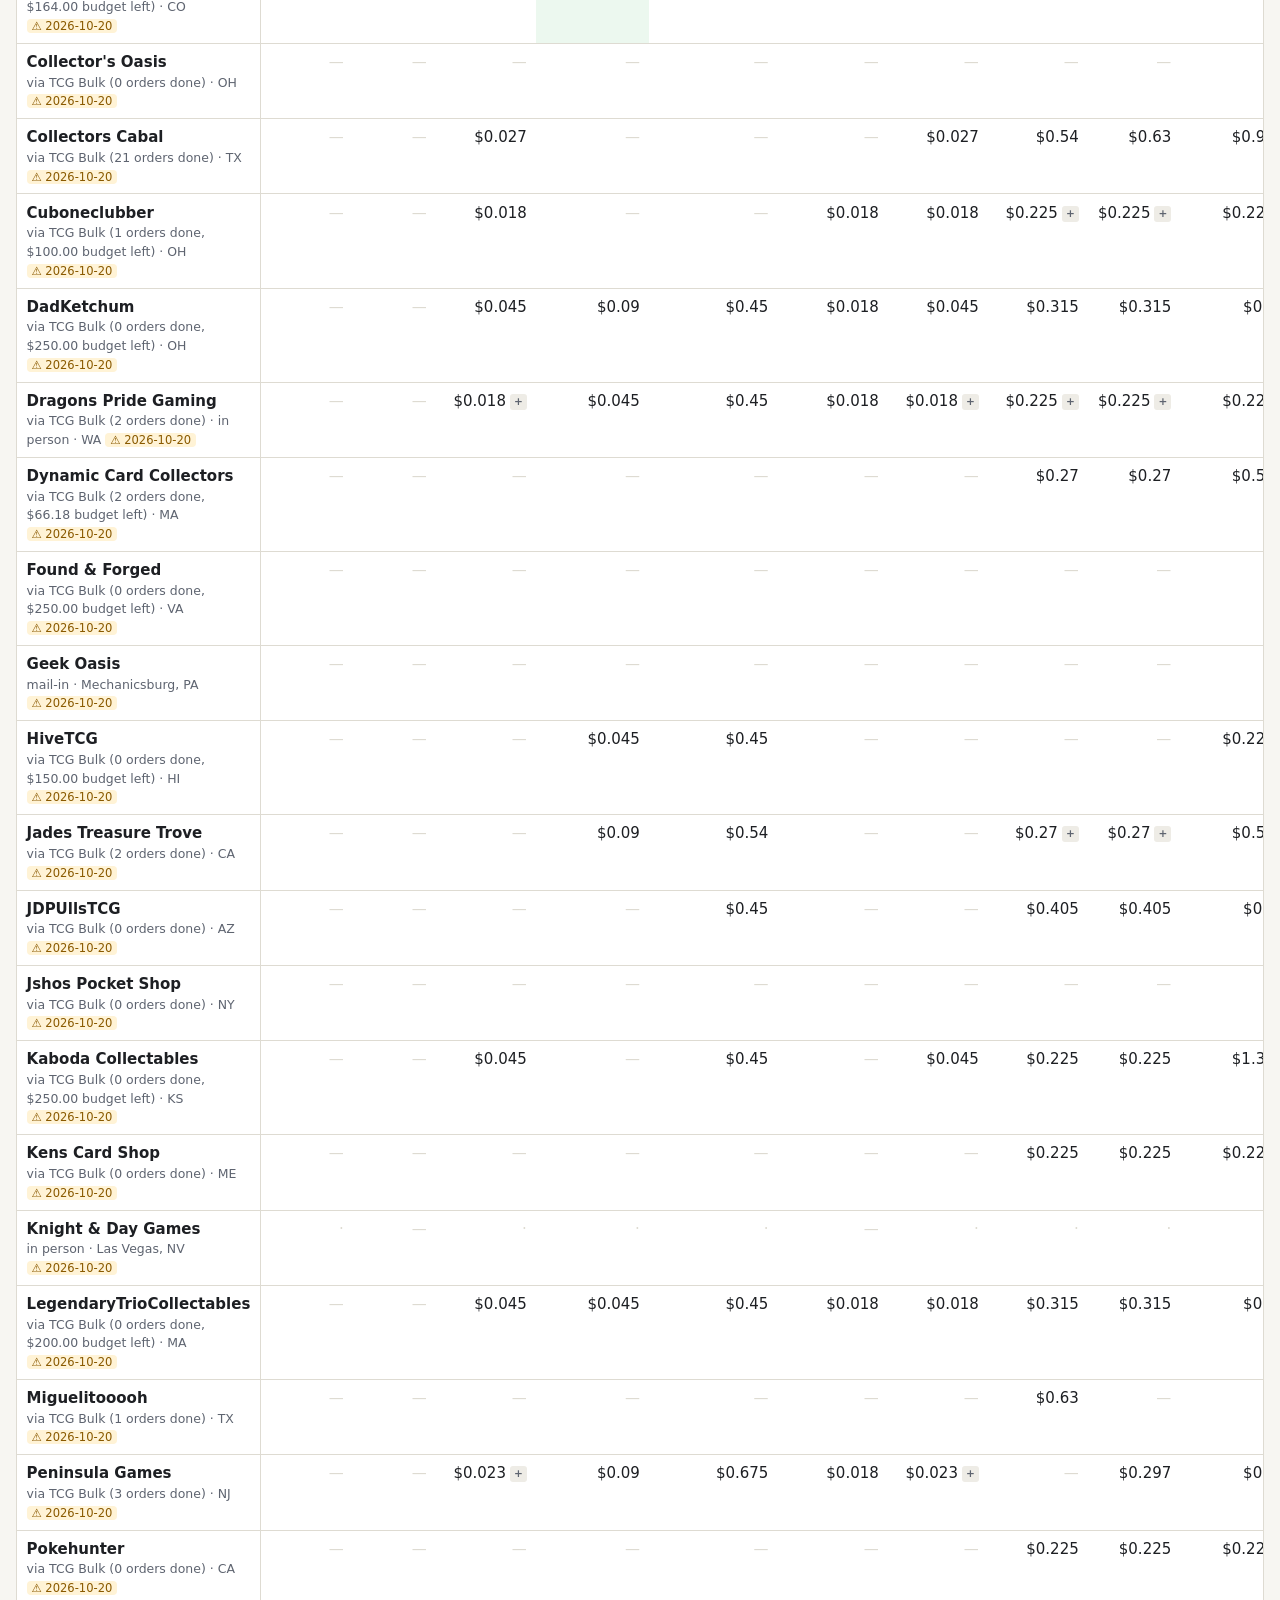
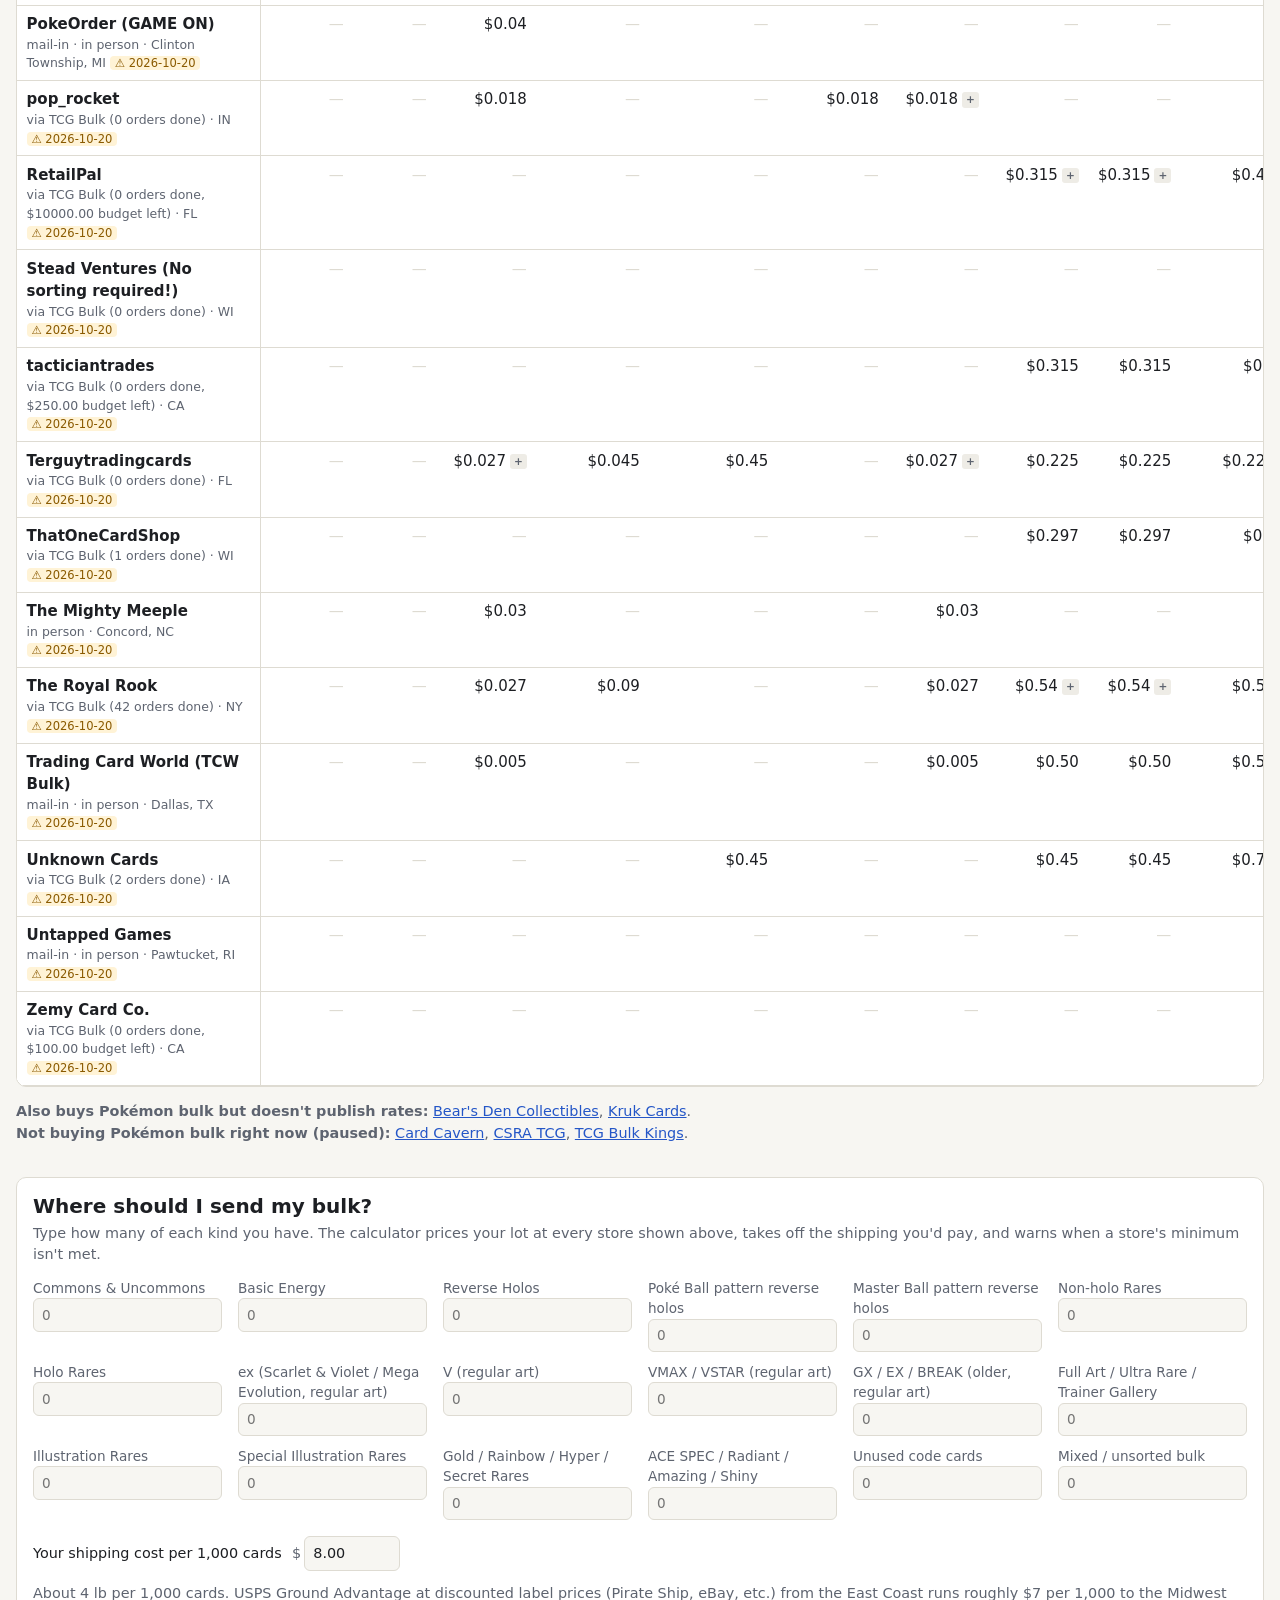
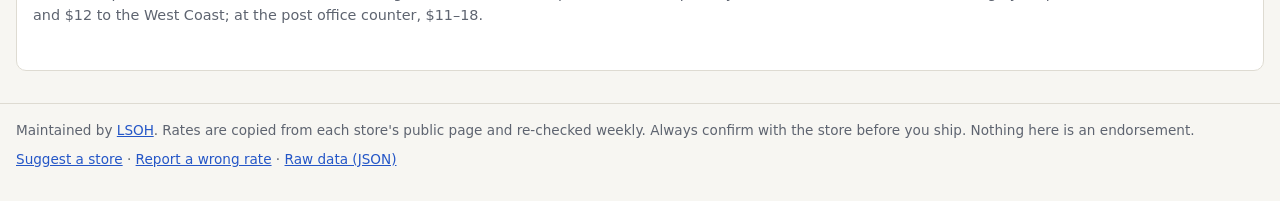
==== commit 99befabe: "Pack value, Open or sell, and Opportunities pages (work in progress) - Pack value: every sealed prod" ====
--- a/index.html
+++ b/index.html
@@ -13,9 +13,12 @@
   <div class="wrap">
     <a class="brand" href="./">🃏 Bulk Board <small>who pays the most for your bulk cards</small></a>
     <nav class="main">
-      <a href="./" class="active">Rates</a>
-      <a href="guide.html">Selling guide</a>
-      <a href="about.html">About the data</a>
+      <a href="./" class="active">Bulk rates</a>
+      <a href="sealed.html">Pack value</a>
+      <a href="open.html">Open or sell</a>
+      <a href="opportunities.html">Opportunities</a>
+      <a href="guide.html">Guide</a>
+      <a href="about.html">About</a>
     </nav>
   </div>
 </header>
--- a/assets/style.css
+++ b/assets/style.css
@@ -154,3 +154,24 @@
   .rates th.store, .rates td.store { min-width: 9.5rem; max-width: 11rem; }
   .brand small { display: block; margin-left: 0; }
 }
+
+/* pack value page */
+.page-h { font-size: 1.4rem; margin: 1.25rem 0 .25rem; }
+.intro { max-width: 60rem; }
+.good { color: var(--best); font-weight: 600; }
+.bad { color: var(--bad); }
+.muted { color: var(--muted); }
+.set-h { margin: 1.25rem 0 .25rem; }
+.set-h small { font-weight: 400; color: var(--muted); font-size: .85rem; }
+.grp-h { font-size: 1rem; margin: 1.25rem 0 .5rem; }
+table.sealed td.v.txt { text-align: left; white-space: normal; min-width: 9rem; }
+table.sealed td.store a.nm { color: var(--ink); text-decoration: none; }
+table.sealed td.store a.nm:hover { text-decoration: underline; }
+table.sealed tr.row { cursor: pointer; }
+.kpis { display: grid; grid-template-columns: repeat(auto-fit, minmax(12rem, 1fr)); gap: .75rem; margin: .75rem 0 1rem; }
+.kpis > div { background: var(--panel); border: 1px solid var(--line); border-radius: 10px; padding: .6rem .8rem; }
+.kpis span { display: block; color: var(--muted); font-size: .8rem; }
+.kpis b { display: block; font-size: 1.35rem; font-variant-numeric: tabular-nums; }
+.kpis small { display: block; color: var(--muted); font-size: .78rem; }
+.rates thead th .u { white-space: normal; }
+.opp h2 { margin-top: 1.75rem; }
